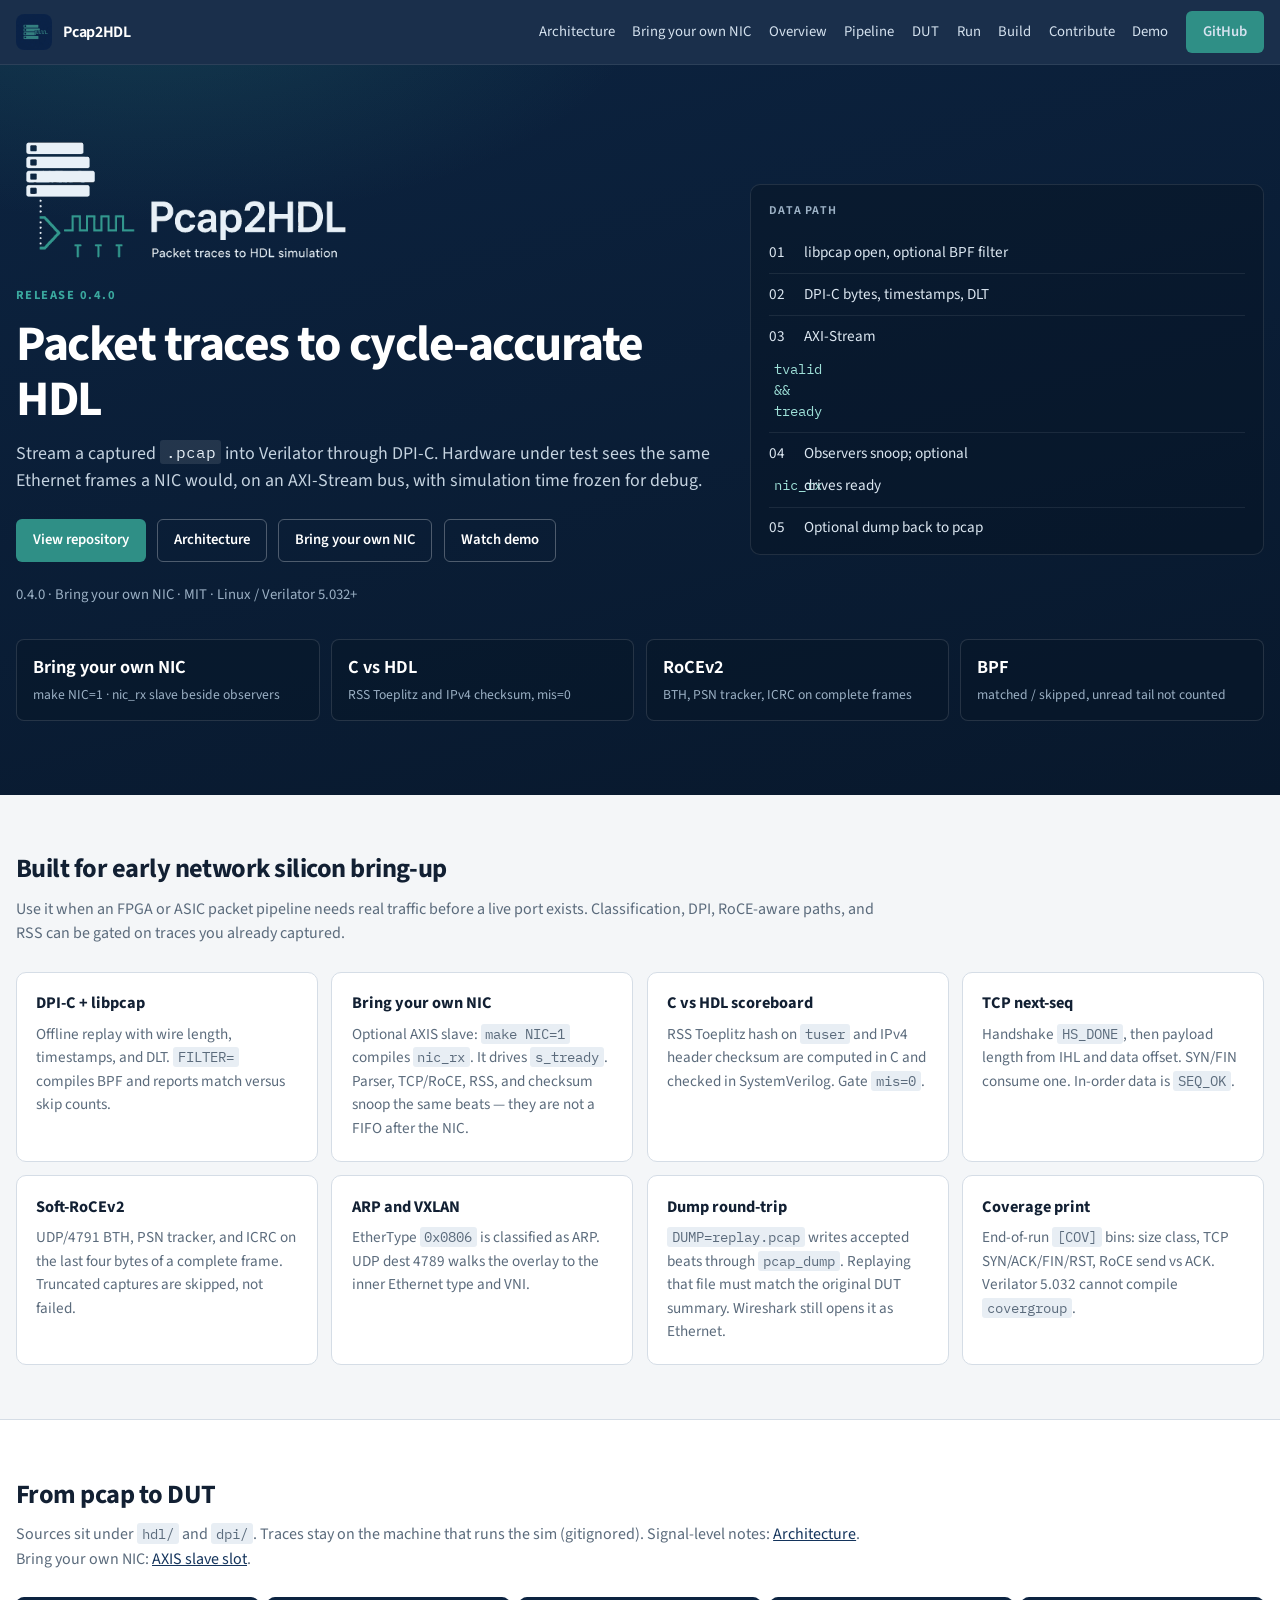
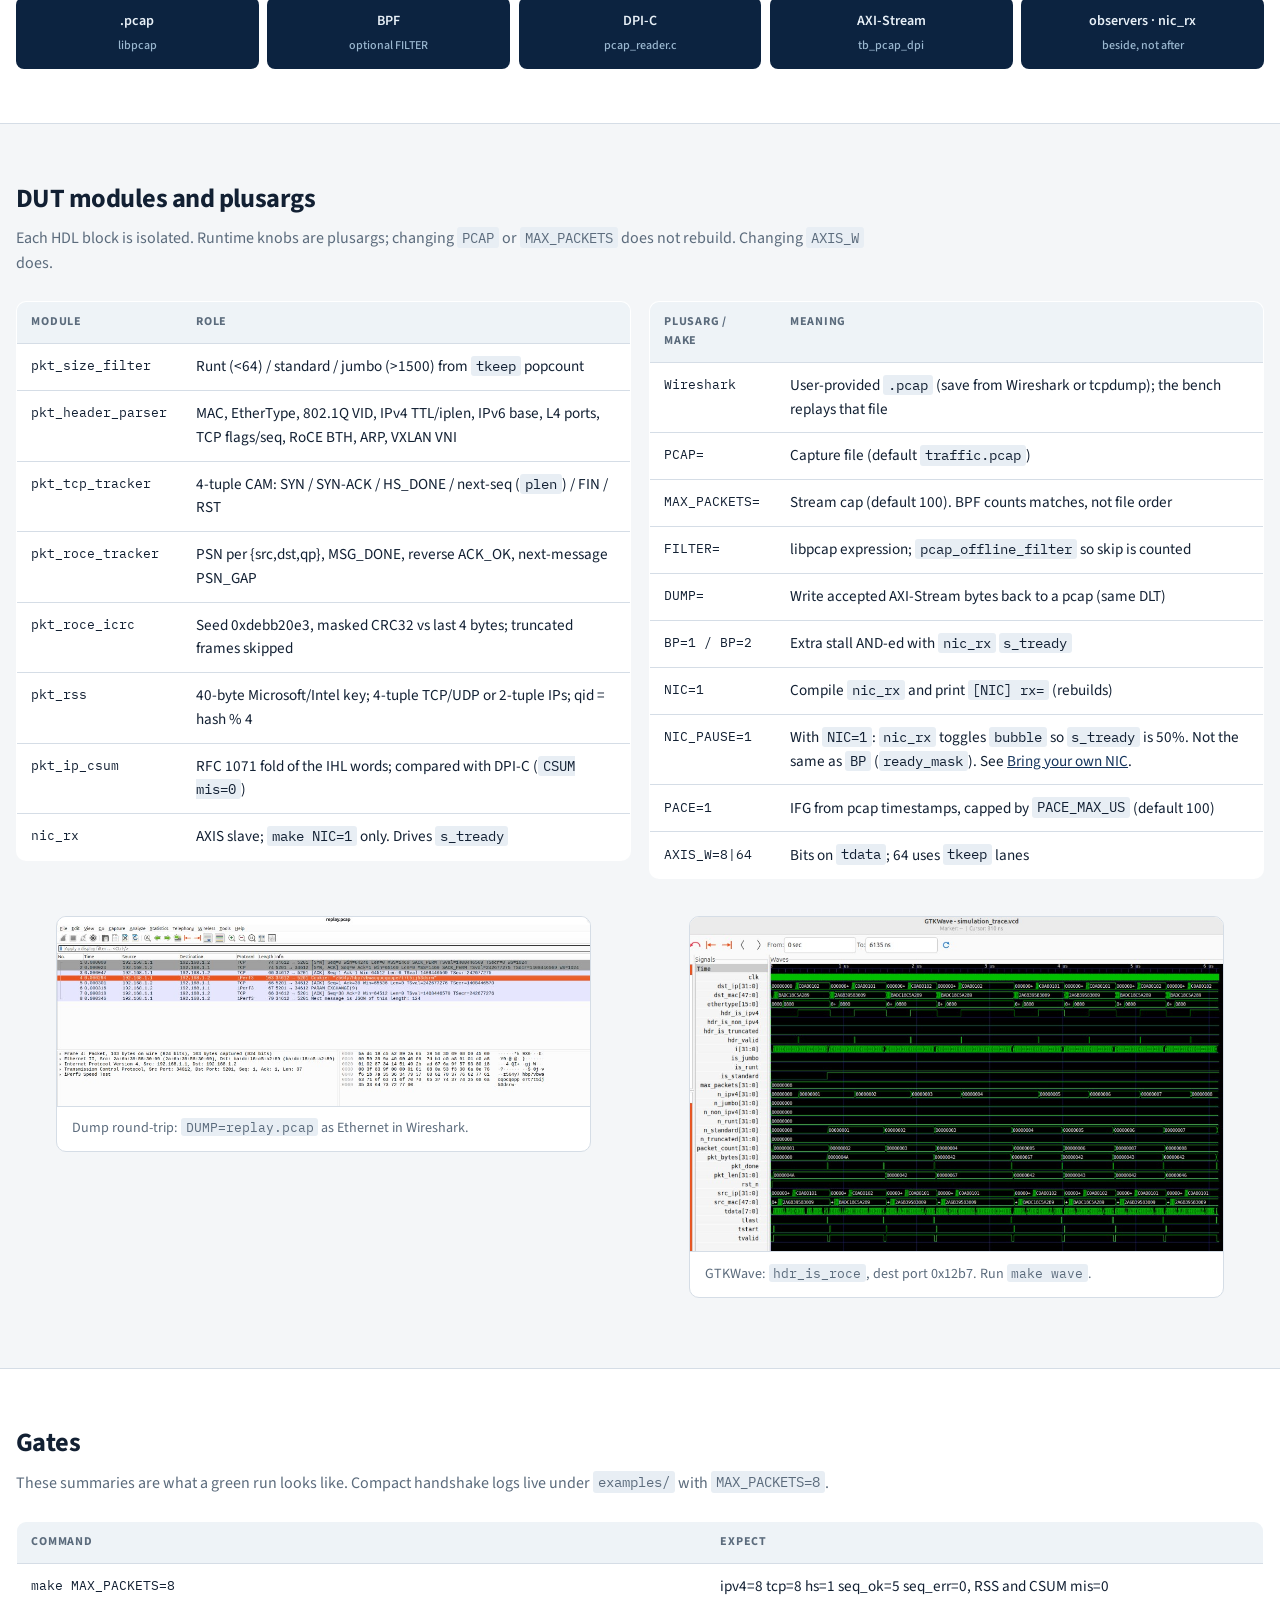
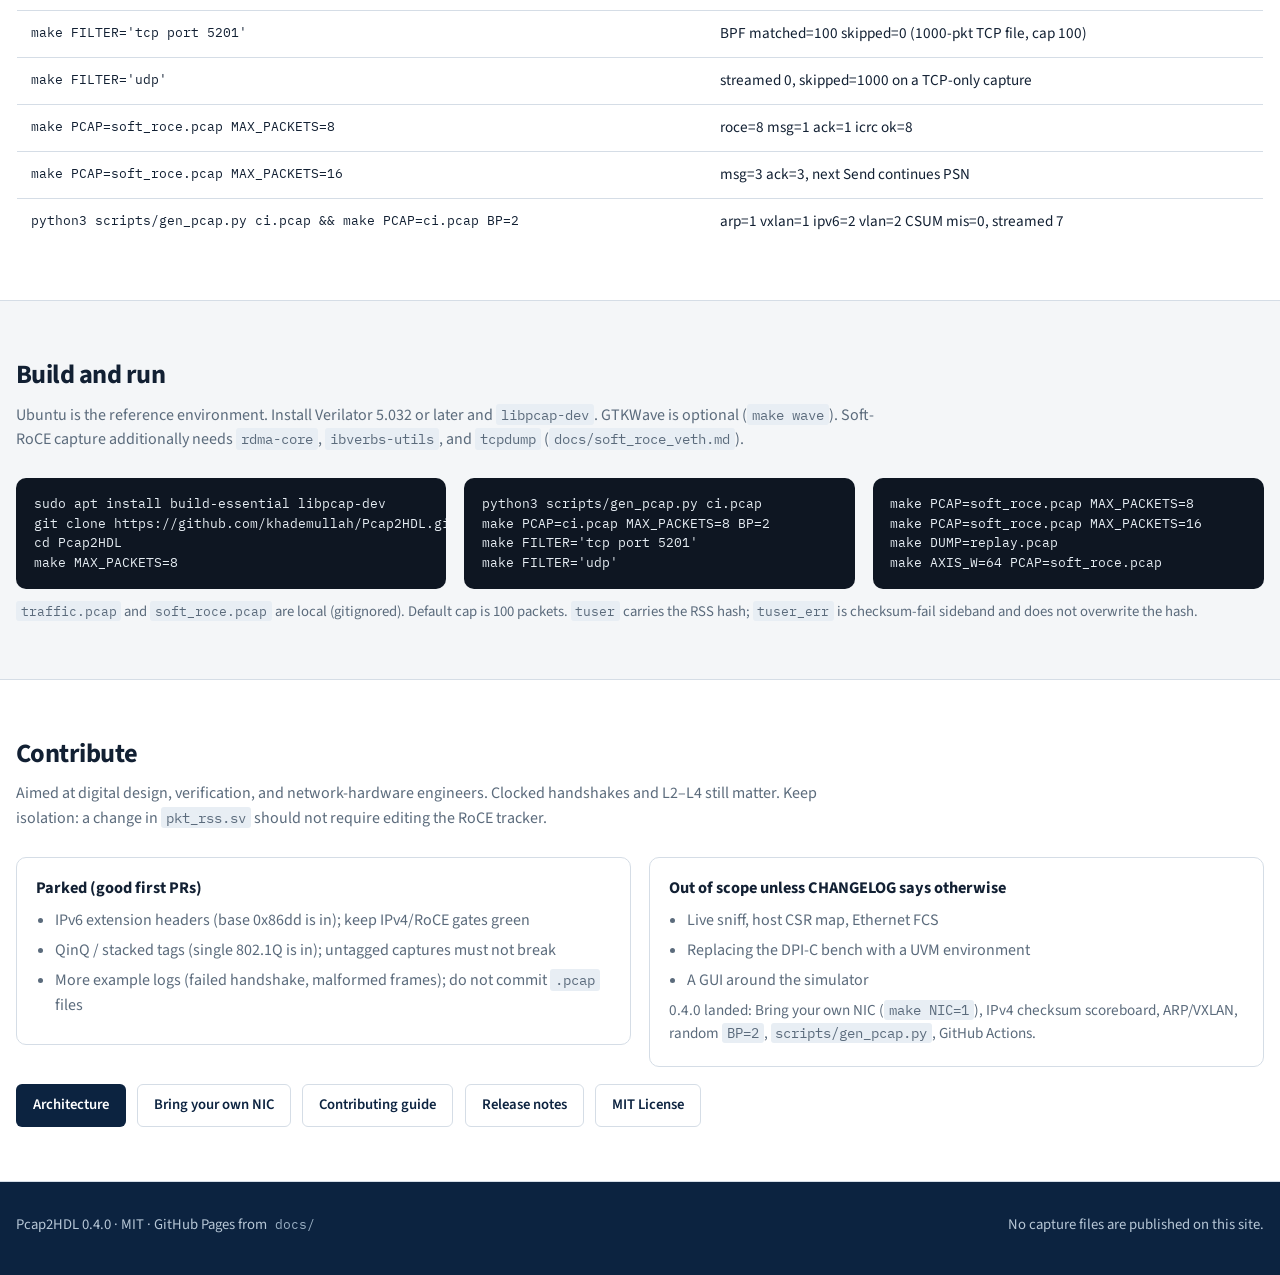
==== docs/index.html @ c539dea4 "Add VLAN support in IPv6" ====
<!DOCTYPE html>
<html lang="en">
<head>
  <meta charset="utf-8">
  <meta name="viewport" content="width=device-width, initial-scale=1">
  <title>Pcap2HDL — packet traces to HDL simulation</title>
  <meta name="description" content="Replay Ethernet pcaps into Verilator through DPI-C. 0.4.0: Bring your own NIC, C vs HDL checksum, ARP/VXLAN.">
  <link rel="icon" href="pcap2hdl-icon.png">
  <link rel="preconnect" href="https://fonts.googleapis.com">
  <link rel="preconnect" href="https://fonts.gstatic.com" crossorigin>
  <link href="https://fonts.googleapis.com/css2?family=IBM+Plex+Mono:wght@400;500&family=Source+Sans+3:wght@400;600;700&display=swap" rel="stylesheet">
  <link rel="stylesheet" href="site.css">
</head>
<body>
  <header class="top">
    <div class="wrap top-inner">
      <a class="brand" href="#top">
        <img src="pcap2hdl-icon.png" width="36" height="36" alt="">
        Pcap2HDL
      </a>
      <nav>
        <a href="architecture.html">Architecture</a>
        <a class="hide-sm" href="nic.html">Bring your own NIC</a>
        <a class="hide-sm" href="#overview">Overview</a>
        <a class="hide-sm" href="#pipeline">Pipeline</a>
        <a class="hide-sm" href="#dut">DUT</a>
        <a class="hide-sm" href="#run">Run</a>
        <a href="#build">Build</a>
        <a class="hide-sm" href="#contribute">Contribute</a>
        <a href="#demo">Demo</a>
        <a class="btn btn-solid" href="https://github.com/khademullah/Pcap2HDL">GitHub</a>
      </nav>
    </div>
  </header>

  <section class="hero" id="top">
    <div class="wrap">
    <div class="hero-grid">
      <div>
        <img class="hero-mark" src="pcap2hdl-logo-hero.png" alt="Pcap2HDL — Packet traces to HDL simulation">
        <p class="kicker">Release 0.4.0</p>
        <h1>Packet traces to cycle-accurate HDL</h1>
        <p class="lede">
          Stream a captured <code>.pcap</code>
          into Verilator through DPI-C. Hardware under test sees the same Ethernet frames a NIC would,
          on an AXI-Stream bus, with simulation time frozen for debug.
        </p>
        <div class="cta">
          <a class="btn btn-solid" href="https://github.com/khademullah/Pcap2HDL">View repository</a>
          <a class="btn btn-ghost" href="architecture.html">Architecture</a>
          <a class="btn btn-ghost" href="nic.html">Bring your own NIC</a>
          <a class="btn btn-ghost" href="#demo">Watch demo</a>
        </div>
        <p class="meta">0.4.0 · Bring your own NIC · MIT · Linux / Verilator 5.032+</p>
      </div>
      <aside class="hero-panel">
        <h2>Data path</h2>
        <ol class="flow">
          <li><span class="n">01</span> libpcap open, optional BPF filter</li>
          <li><span class="n">02</span> DPI-C bytes, timestamps, DLT</li>
          <li><span class="n">03</span> AXI-Stream <code>tvalid && tready</code></li>
          <li><span class="n">04</span> Observers snoop; optional <code>nic_rx</code> drives ready</li>
          <li><span class="n">05</span> Optional dump back to pcap</li>
        </ol>
      </aside>
    </div>
    <div class="stats">
      <div class="stat"><b>Bring your own NIC</b><span>make NIC=1 · nic_rx slave beside observers</span></div>
      <div class="stat"><b>C vs HDL</b><span>RSS Toeplitz and IPv4 checksum, mis=0</span></div>
      <div class="stat"><b>RoCEv2</b><span>BTH, PSN tracker, ICRC on complete frames</span></div>
      <div class="stat"><b>BPF</b><span>matched / skipped, unread tail not counted</span></div>
    </div>
    </div>
  </section>

  <section class="block" id="overview">
    <div class="wrap">
      <h2>Built for early network silicon bring-up</h2>
      <p class="sub">
        Use it when an FPGA or ASIC packet pipeline needs real traffic before a live port exists.
        Classification, DPI, RoCE-aware paths, and RSS can be gated on traces you already captured.
      </p>
      <div class="cards">
        <article class="card">
          <h3>DPI-C + libpcap</h3>
          <p>Offline replay with wire length, timestamps, and DLT. <code>FILTER=</code> compiles BPF and reports match versus skip counts.</p>
        </article>
        <article class="card">
          <h3>Bring your own NIC</h3>
          <p>Optional AXIS slave: <code>make NIC=1</code> compiles <code>nic_rx</code>. It drives <code>s_tready</code>. Parser, TCP/RoCE, RSS, and checksum snoop the same beats — they are not a FIFO after the NIC.</p>
        </article>
        <article class="card">
          <h3>C vs HDL scoreboard</h3>
          <p>RSS Toeplitz hash on <code>tuser</code> and IPv4 header checksum are computed in C and checked in SystemVerilog. Gate <code>mis=0</code>.</p>
        </article>
        <article class="card">
          <h3>TCP next-seq</h3>
          <p>Handshake <code>HS_DONE</code>, then payload length from IHL and data offset. SYN/FIN consume one. In-order data is <code>SEQ_OK</code>.</p>
        </article>
        <article class="card">
          <h3>Soft-RoCEv2</h3>
          <p>UDP/4791 BTH, PSN tracker, and ICRC on the last four bytes of a complete frame. Truncated captures are skipped, not failed.</p>
        </article>
        <article class="card">
          <h3>ARP and VXLAN</h3>
          <p>EtherType <code>0x0806</code> is classified as ARP. UDP dest 4789 walks the overlay to the inner Ethernet type and VNI.</p>
        </article>
        <article class="card">
          <h3>Dump round-trip</h3>
          <p><code>DUMP=replay.pcap</code> writes accepted beats through <code>pcap_dump</code>. Replaying that file must match the original DUT summary. Wireshark still opens it as Ethernet.</p>
        </article>
        <article class="card">
          <h3>Coverage print</h3>
          <p>End-of-run <code>[COV]</code> bins: size class, TCP SYN/ACK/FIN/RST, RoCE send vs ACK. Verilator 5.032 cannot compile <code>covergroup</code>.</p>
        </article>
      </div>
    </div>
  </section>

  <section class="block alt" id="pipeline">
    <div class="wrap">
      <h2>From pcap to DUT</h2>
      <p class="sub">
        Sources sit under <code>hdl/</code> and <code>dpi/</code>. Traces stay on the machine that runs the sim (gitignored).
        Signal-level notes: <a href="architecture.html">Architecture</a>.
        Bring your own NIC: <a href="nic.html">AXIS slave slot</a>.
      </p>
      <div class="pipe">
        <div>.pcap<small>libpcap</small></div>
        <div>BPF<small>optional FILTER</small></div>
        <div>DPI-C<small>pcap_reader.c</small></div>
        <div>AXI-Stream<small>tb_pcap_dpi</small></div>
        <div>observers · nic_rx<small>beside, not after</small></div>
      </div>
    </div>
  </section>

  <section class="block" id="dut">
    <div class="wrap">
      <h2>DUT modules and plusargs</h2>
      <p class="sub">Each HDL block is isolated. Runtime knobs are plusargs; changing <code>PCAP</code> or <code>MAX_PACKETS</code> does not rebuild. Changing <code>AXIS_W</code> does.</p>
      <div class="duo">
      <table>
        <thead>
          <tr><th>Module</th><th>Role</th></tr>
        </thead>
        <tbody>
          <tr><td>pkt_size_filter</td><td>Runt (&lt;64) / standard / jumbo (&gt;1500) from <code>tkeep</code> popcount</td></tr>
          <tr><td>pkt_header_parser</td><td>MAC, EtherType, 802.1Q VID, IPv4 TTL/iplen, IPv6 base, L4 ports, TCP flags/seq, RoCE BTH, ARP, VXLAN VNI</td></tr>
          <tr><td>pkt_tcp_tracker</td><td>4-tuple CAM: SYN / SYN-ACK / HS_DONE / next-seq (<code>plen</code>) / FIN / RST</td></tr>
          <tr><td>pkt_roce_tracker</td><td>PSN per {src,dst,qp}, MSG_DONE, reverse ACK_OK, next-message PSN_GAP</td></tr>
          <tr><td>pkt_roce_icrc</td><td>Seed 0xdebb20e3, masked CRC32 vs last 4 bytes; truncated frames skipped</td></tr>
          <tr><td>pkt_rss</td><td>40-byte Microsoft/Intel key; 4-tuple TCP/UDP or 2-tuple IPs; qid = hash % 4</td></tr>
          <tr><td>pkt_ip_csum</td><td>RFC 1071 fold of the IHL words; compared with DPI-C (<code>CSUM mis=0</code>)</td></tr>
          <tr><td>nic_rx</td><td>AXIS slave; <code>make NIC=1</code> only. Drives <code>s_tready</code></td></tr>
        </tbody>
      </table>
      <table>
        <thead>
          <tr><th>Plusarg / make</th><th>Meaning</th></tr>
        </thead>
        <tbody>
          <tr><td>Wireshark</td><td>User-provided <code>.pcap</code> (save from Wireshark or tcpdump); the bench replays that file</td></tr>
          <tr><td>PCAP=</td><td>Capture file (default <code>traffic.pcap</code>)</td></tr>
          <tr><td>MAX_PACKETS=</td><td>Stream cap (default 100). BPF counts matches, not file order</td></tr>
          <tr><td>FILTER=</td><td>libpcap expression; <code>pcap_offline_filter</code> so skip is counted</td></tr>
          <tr><td>DUMP=</td><td>Write accepted AXI-Stream bytes back to a pcap (same DLT)</td></tr>
          <tr><td>BP=1 / BP=2</td><td>Extra stall AND-ed with <code>nic_rx</code> <code>s_tready</code></td></tr>
          <tr><td>NIC=1</td><td>Compile <code>nic_rx</code> and print <code>[NIC] rx=</code> (rebuilds)</td></tr>
          <tr><td>NIC_PAUSE=1</td><td>With <code>NIC=1</code>: <code>nic_rx</code> toggles <code>bubble</code> so <code>s_tready</code> is 50%. Not the same as <code>BP</code> (<code>ready_mask</code>). See <a href="nic.html#pause">Bring your own NIC</a>.</td></tr>
          <tr><td>PACE=1</td><td>IFG from pcap timestamps, capped by <code>PACE_MAX_US</code> (default 100)</td></tr>
          <tr><td>AXIS_W=8|64</td><td>Bits on <code>tdata</code>; 64 uses <code>tkeep</code> lanes</td></tr>
        </tbody>
      </table>
      </div>
      <div class="duo gap">
        <figure class="media">
          <img src="wireshark_replay.png" alt="Wireshark showing eight Ethernet frames from a dump round-trip">
          <figcaption class="cap">Dump round-trip: <code>DUMP=replay.pcap</code> as Ethernet in Wireshark.</figcaption>
        </figure>
        <figure class="media">
          <img src="gtkwave_8pkt.jpg" alt="GTKWave showing RoCE header signals">
          <figcaption class="cap">GTKWave: <code>hdr_is_roce</code>, dest port 0x12b7. Run <code>make wave</code>.</figcaption>
        </figure>
      </div>
    </div>
  </section>

  <section class="block alt" id="run">
    <div class="wrap">
      <h2>Gates</h2>
      <p class="sub">These summaries are what a green run looks like. Compact handshake logs live under <code>examples/</code> with <code>MAX_PACKETS=8</code>.</p>
      <table>
        <thead>
          <tr><th>Command</th><th>Expect</th></tr>
        </thead>
        <tbody>
          <tr><td>make MAX_PACKETS=8</td><td>ipv4=8 tcp=8 hs=1 seq_ok=5 seq_err=0, RSS and CSUM mis=0</td></tr>
          <tr><td>make FILTER='tcp port 5201'</td><td>BPF matched=100 skipped=0 (1000-pkt TCP file, cap 100)</td></tr>
          <tr><td>make FILTER='udp'</td><td>streamed 0, skipped=1000 on a TCP-only capture</td></tr>
          <tr><td>make PCAP=soft_roce.pcap MAX_PACKETS=8</td><td>roce=8 msg=1 ack=1 icrc ok=8</td></tr>
          <tr><td>make PCAP=soft_roce.pcap MAX_PACKETS=16</td><td>msg=3 ack=3, next Send continues PSN</td></tr>
          <tr><td>python3 scripts/gen_pcap.py ci.pcap && make PCAP=ci.pcap BP=2</td><td>arp=1 vxlan=1 ipv6=2 vlan=2 CSUM mis=0, streamed 7</td></tr>
        </tbody>
      </table>
    </div>
  </section>

  <section class="block" id="build">
    <div class="wrap">
      <h2>Build and run</h2>
      <p class="sub">Ubuntu is the reference environment. Install Verilator 5.032 or later and <code>libpcap-dev</code>. GTKWave is optional (<code>make wave</code>). Soft-RoCE capture additionally needs <code>rdma-core</code>, <code>ibverbs-utils</code>, and <code>tcpdump</code> (<code>docs/soft_roce_veth.md</code>).</p>
      <div class="split3">
        <pre>sudo apt install build-essential libpcap-dev
git clone https://github.com/khademullah/Pcap2HDL.git
cd Pcap2HDL
make MAX_PACKETS=8</pre>
        <pre>python3 scripts/gen_pcap.py ci.pcap
make PCAP=ci.pcap MAX_PACKETS=8 BP=2
make FILTER='tcp port 5201'
make FILTER='udp'</pre>
        <pre>make PCAP=soft_roce.pcap MAX_PACKETS=8
make PCAP=soft_roce.pcap MAX_PACKETS=16
make DUMP=replay.pcap
make AXIS_W=64 PCAP=soft_roce.pcap</pre>
      </div>
      <p class="note">
        <code>traffic.pcap</code> and <code>soft_roce.pcap</code> are local (gitignored). Default cap is 100 packets.
        <code>tuser</code> carries the RSS hash; <code>tuser_err</code> is checksum-fail sideband and does not overwrite the hash.
      </p>
    </div>
  </section>

  <section class="block alt" id="contribute">
    <div class="wrap">
      <h2>Contribute</h2>
      <p class="sub">
        Aimed at digital design, verification, and network-hardware engineers. Clocked handshakes and L2–L4 still matter.
        Keep isolation: a change in <code>pkt_rss.sv</code> should not require editing the RoCE tracker.
      </p>
      <div class="duo">
        <article class="card">
          <h3>Parked (good first PRs)</h3>
          <ul class="list">
            <li>IPv6 extension headers (base 0x86dd is in); keep IPv4/RoCE gates green</li>
            <li>QinQ / stacked tags (single 802.1Q is in); untagged captures must not break</li>
            <li>More example logs (failed handshake, malformed frames); do not commit <code>.pcap</code> files</li>
          </ul>
        </article>
        <article class="card">
          <h3>Out of scope unless CHANGELOG says otherwise</h3>
          <ul class="list">
            <li>Live sniff, host CSR map, Ethernet FCS</li>
            <li>Replacing the DPI-C bench with a UVM environment</li>
            <li>A GUI around the simulator</li>
          </ul>
          <p class="note">0.4.0 landed: Bring your own NIC (<code>make NIC=1</code>), IPv4 checksum scoreboard, ARP/VXLAN, random <code>BP=2</code>, <code>scripts/gen_pcap.py</code>, GitHub Actions.</p>
        </article>
      </div>
      <div class="cta gap">
        <a class="btn btn-navy" href="architecture.html">Architecture</a>
        <a class="btn btn-line" href="nic.html">Bring your own NIC</a>
        <a class="btn btn-line" href="https://github.com/khademullah/Pcap2HDL/blob/main/CONTRIBUTING.md">Contributing guide</a>
        <a class="btn btn-line" href="https://github.com/khademullah/Pcap2HDL/blob/main/CHANGELOG.md">Release notes</a>
        <a class="btn btn-line" href="https://github.com/khademullah/Pcap2HDL/blob/main/LICENSE">MIT License</a>
      </div>
    </div>
  </section>

  <section class="block" id="demo" hidden>
    <div class="wrap">
      <h2>Demo</h2>
      <p class="sub">
        Two-minute walkthrough of the site and live <code>make</code> logs
        (<code>traffic.pcap</code>, <code>ci.pcap</code>, Soft-RoCEv2, BPF).
        File: <a href="pcap2hdl-demo.mp4">pcap2hdl-demo.mp4</a>
        (16:9 for this page). LinkedIn cut:
        <a href="pcap2hdl-demo-9x16.mp4">9:16</a>.
      </p>
      <figure class="media demo-reel">
        <video id="demo-video" controls preload="none" poster="pcap2hdl-demo.jpg" width="1920" height="1080">
          <source data-src="pcap2hdl-demo.mp4" type="video/mp4">
          <a href="pcap2hdl-demo.mp4">Download the demo video</a>
        </video>
        <figcaption class="cap">1920×1080, about 1:54, 16:9.</figcaption>
      </figure>
    </div>
  </section>

  <footer class="foot">
    <div class="wrap foot-inner">
      <span>Pcap2HDL 0.4.0 · MIT · GitHub Pages from <code>docs/</code></span>
      <span>No capture files are published on this site.</span>
    </div>
  </footer>
  <script>
    (function () {
      var section = document.getElementById("demo");
      var video = document.getElementById("demo-video");
      var source = video && video.querySelector("source");

      function showDemo() {
        if (!section) return;
        section.hidden = false;
        if (source && !source.getAttribute("src") && source.dataset.src) {
          source.setAttribute("src", source.dataset.src);
          video.load();
        }
      }

      document.querySelectorAll('a[href="#demo"]').forEach(function (link) {
        link.addEventListener("click", function (event) {
          event.preventDefault();
          showDemo();
          if (history.replaceState) history.replaceState(null, "", "#demo");
          section.scrollIntoView({ behavior: "smooth", block: "start" });
        });
      });

      if (location.hash === "#demo") showDemo();
    })();
  </script>
</body>
</html>
---- docs/site.css ----
:root {
  --navy: #0c2340;
  --navy-2: #14345c;
  --teal: #2f8f86;
  --teal-2: #3aa89e;
  --ink: #122033;
  --muted: #5b6b7c;
  --line: #d5dde6;
  --paper: #f4f6f8;
  --card: #ffffff;
  --code: #0e1622;
}

* { box-sizing: border-box; }
html { scroll-behavior: smooth; }
body {
  margin: 0;
  color: var(--ink);
  background: var(--paper);
  font: 16px/1.55 "Source Sans 3", "Segoe UI", Helvetica, Arial, sans-serif;
}

a { color: var(--navy-2); }
code, pre { font-family: "IBM Plex Mono", ui-monospace, Menlo, Consolas, monospace; }
code {
  font-size: 0.9em;
  background: #e8eef4;
  padding: 0.08em 0.35em;
  border-radius: 3px;
}

.wrap {
  width: min(1360px, calc(100% - 2rem));
  margin-inline: auto;
}

.top {
  position: sticky;
  top: 0;
  z-index: 20;
  background: rgba(12, 35, 64, 0.94);
  backdrop-filter: blur(10px);
  border-bottom: 1px solid rgba(255,255,255,0.08);
}
.top-inner {
  display: flex;
  align-items: center;
  justify-content: space-between;
  gap: 1rem;
  min-height: 64px;
}
.brand {
  display: flex;
  align-items: center;
  gap: 0.7rem;
  color: #fff;
  text-decoration: none;
  font-weight: 650;
  letter-spacing: -0.02em;
}
.brand img {
  width: 36px;
  height: 36px;
  border-radius: 8px;
}
.top nav {
  display: flex;
  flex-wrap: wrap;
  gap: 0.35rem 1.1rem;
  align-items: center;
}
.top nav a {
  color: #d5e2ef;
  text-decoration: none;
  font-size: 0.92rem;
}
.top nav a:hover { color: #fff; }
.btn {
  display: inline-flex;
  align-items: center;
  justify-content: center;
  padding: 0.55rem 1rem;
  border-radius: 6px;
  text-decoration: none;
  font-weight: 600;
  font-size: 0.92rem;
  border: 1px solid transparent;
}
.btn-solid {
  background: var(--teal);
  color: #fff;
}
.btn-solid:hover { background: var(--teal-2); color: #fff; }
.btn-ghost {
  color: #fff;
  border-color: rgba(255,255,255,0.28);
}
.btn-ghost:hover { background: rgba(255,255,255,0.08); color: #fff; }
.btn-line {
  color: var(--navy);
  border: 1px solid var(--line);
  background: #fff;
}
.btn-navy {
  background: var(--navy);
  color: #fff;
}
.btn-navy:hover { color: #fff; filter: brightness(1.08); }

.hero {
  background:
    radial-gradient(900px 420px at 12% -10%, rgba(47, 143, 134, 0.22), transparent 55%),
    linear-gradient(165deg, var(--navy) 0%, #08182c 100%);
  color: #fff;
  padding: 4.2rem 0 4.6rem;
}
.hero-grid {
  display: grid;
  grid-template-columns: 1.15fr 0.85fr;
  gap: 2.4rem;
  align-items: center;
}
.kicker {
  color: var(--teal-2);
  font-size: 0.78rem;
  font-weight: 700;
  letter-spacing: 0.12em;
  text-transform: uppercase;
  margin: 0 0 0.7rem;
}
.hero h1 {
  margin: 0 0 0.75rem;
  font-size: clamp(2rem, 4vw, 3.1rem);
  line-height: 1.12;
  letter-spacing: -0.03em;
  font-weight: 700;
}
.hero p.lede {
  margin: 0 0 1.5rem;
  color: #c5d3e0;
  font-size: 1.12rem;
  max-width: 46rem;
}
.cta { display: flex; flex-wrap: wrap; gap: 0.7rem; }
.meta {
  margin: 1.4rem 0 0;
  color: #9bb0c4;
  font-size: 0.92rem;
}
.hero-mark {
  display: block;
  width: min(340px, 100%);
  height: auto;
  margin: 0 0 1.15rem;
}
.hero-panel {
  background: rgba(8, 20, 36, 0.45);
  border: 1px solid rgba(255,255,255,0.1);
  border-radius: 10px;
  padding: 1.1rem 1.15rem 0.35rem;
}
.hero-panel h2 {
  margin: 0 0 0.7rem;
  font-size: 0.75rem;
  letter-spacing: 0.1em;
  text-transform: uppercase;
  color: #9bb0c4;
  font-weight: 650;
}
.flow {
  list-style: none;
  margin: 0;
  padding: 0;
}
.flow li {
  display: grid;
  grid-template-columns: 1.6rem 1fr;
  gap: 0.55rem;
  padding: 0.55rem 0;
  border-top: 1px solid rgba(255,255,255,0.08);
  color: #dce7f1;
  font-size: 0.95rem;
}
.flow li:first-child { border-top: 0; }
.hero code {
  background: rgba(255,255,255,0.1);
  color: #e8f0f7;
}
.hero-panel code {
  background: transparent;
  color: #9ee0d8;
}

section.block { padding: 3.4rem 0; }
section.block h2 {
  margin: 0 0 0.4rem;
  font-size: 1.65rem;
  letter-spacing: -0.02em;
}
.sub {
  margin: 0 0 1.6rem;
  color: var(--muted);
  max-width: 54rem;
}

.stats {
  display: grid;
  grid-template-columns: repeat(4, 1fr);
  gap: 0.7rem;
  margin-top: 2rem;
}
.stat {
  border: 1px solid rgba(255,255,255,0.12);
  border-radius: 8px;
  padding: 0.85rem 1rem;
  background: rgba(8, 20, 36, 0.35);
}
.stat b {
  display: block;
  font-size: 1.15rem;
  color: #fff;
  font-weight: 650;
}
.stat span { color: #9bb0c4; font-size: 0.85rem; }

.cards {
  display: grid;
  grid-template-columns: repeat(4, 1fr);
  gap: 0.85rem;
}
.card {
  background: var(--card);
  border: 1px solid var(--line);
  border-radius: 10px;
  padding: 1.15rem 1.2rem 1.25rem;
}
.card h3 {
  margin: 0 0 0.4rem;
  font-size: 1.02rem;
}
.card p { margin: 0; color: var(--muted); font-size: 0.95rem; }

.alt { background: #fff; border-block: 1px solid var(--line); }

.pipe {
  display: grid;
  grid-template-columns: repeat(5, 1fr);
  gap: 0.55rem;
  margin-top: 0.4rem;
}
.pipe div {
  background: var(--navy);
  color: #e8f0f7;
  border-radius: 8px;
  padding: 0.85rem 0.75rem;
  font-size: 0.88rem;
  text-align: center;
  font-weight: 600;
}
.pipe div small {
  display: block;
  margin-top: 0.25rem;
  font-weight: 500;
  color: #9bb8d0;
  font-size: 0.75rem;
}

table {
  width: 100%;
  border-collapse: collapse;
  background: var(--card);
  border: 1px solid var(--line);
  border-radius: 10px;
  overflow: hidden;
  font-size: 0.95rem;
}
th, td {
  text-align: left;
  padding: 0.7rem 0.9rem;
  border-bottom: 1px solid var(--line);
  vertical-align: top;
}
th {
  background: #eef3f7;
  font-size: 0.75rem;
  letter-spacing: 0.06em;
  text-transform: uppercase;
  color: var(--muted);
}
tr:last-child td { border-bottom: 0; }
td:first-child { white-space: nowrap; font-family: "IBM Plex Mono", ui-monospace, Menlo, monospace; font-size: 0.84rem; }

.split {
  display: grid;
  grid-template-columns: 1fr 1fr;
  gap: 1.2rem;
  align-items: start;
}
pre {
  margin: 0;
  padding: 1rem 1.1rem;
  overflow-x: auto;
  background: var(--code);
  color: #e6edf3;
  font-size: 0.82rem;
  line-height: 1.5;
  border-radius: 10px;
}
pre.mermaid {
  background: transparent;
  color: inherit;
  padding: 0.5rem 0;
  overflow: visible;
  font-size: 1rem;
}
.note { color: var(--muted); font-size: 0.92rem; margin: 0.8rem 0 0; }

.media {
  margin-top: 1.2rem;
  border: 1px solid var(--line);
  border-radius: 10px;
  overflow: hidden;
  background: #fff;
}
.media img,
.media video { display: block; width: 100%; height: auto; }
.demo-reel {
  max-width: 960px;
  margin-inline: auto;
  background: #0c2340;
}
.demo-reel video { background: #08182c; aspect-ratio: 16 / 9; }
#demo[hidden] { display: none !important; }
.cap {
  padding: 0.7rem 0.95rem;
  color: var(--muted);
  font-size: 0.88rem;
  border-top: 1px solid var(--line);
}

.foot {
  background: var(--navy);
  color: #b7c7d6;
  padding: 2rem 0 2.4rem;
  font-size: 0.92rem;
}
.foot code {
  background: transparent;
  color: #9bb0c4;
}
.foot-inner {
  display: flex;
  justify-content: space-between;
  gap: 1rem;
  flex-wrap: wrap;
}

.split3 {
  display: grid;
  grid-template-columns: 1.1fr 1fr 1fr;
  gap: 1.1rem;
  align-items: start;
}
.duo {
  display: grid;
  grid-template-columns: 1fr 1fr;
  gap: 1.1rem;
  align-items: start;
}
.gap { margin-top: 1.1rem; }
.list {
  margin: 0;
  padding-left: 1.15rem;
  color: var(--muted);
}
.list li { margin: 0.35rem 0; }
.card.span2 { grid-column: span 2; }

.nav-current { color: #fff !important; font-weight: 650; }
.page-hero {
  background:
    radial-gradient(700px 280px at 8% -20%, rgba(47, 143, 134, 0.2), transparent 55%),
    linear-gradient(165deg, var(--navy) 0%, #08182c 100%);
  color: #fff;
  padding: 2.6rem 0 2.8rem;
}
.page-hero h1 {
  margin: 0 0 0.7rem;
  font-size: clamp(1.7rem, 3.2vw, 2.35rem);
  letter-spacing: -0.03em;
}
.page-hero .lede {
  margin: 0;
  color: #d5e6ee;
  font-size: 1.08rem;
  max-width: 46rem;
  line-height: 1.55;
}
.page-hero .lede + .lede {
  margin-top: 1rem;
}
.crumb {
  margin: 0 0 0.85rem;
  font-size: 0.88rem;
  color: #9bb0c4;
}
.crumb a { color: #9ee0d8; text-decoration: none; }
.crumb a:hover { text-decoration: underline; }

.doc-layout {
  display: grid;
  grid-template-columns: 12.5rem minmax(0, 1fr);
  gap: 2.4rem;
  padding: 2.4rem 0 3.6rem;
  align-items: start;
}
.doc-toc {
  position: sticky;
  top: 80px;
  padding: 0.4rem 0;
}
.doc-toc p {
  margin: 0 0 0.55rem;
  font-size: 0.72rem;
  letter-spacing: 0.08em;
  text-transform: uppercase;
  color: var(--muted);
  font-weight: 700;
}
.doc-toc a {
  display: block;
  padding: 0.28rem 0;
  color: var(--navy-2);
  text-decoration: none;
  font-size: 0.9rem;
}
.doc-toc a:hover { color: var(--teal); }
.doc h2 {
  margin: 0 0 0.55rem;
  font-size: 1.45rem;
  letter-spacing: -0.02em;
}
.doc-h3 {
  margin: 1.15rem 0 0.45rem;
  font-size: 1.05rem;
}
.flow-chart {
  margin: 0 0 1.4rem;
  padding: 1.15rem 1rem 0.5rem;
  background: #fff;
  border: 1px solid var(--line);
  border-radius: 10px;
}
.flow-svg {
  display: block;
  width: 100%;
  height: auto;
}
.flow-chart figcaption {
  margin: 0.4rem 0 0.7rem;
  padding-top: 0.75rem;
  border-top: 1px solid var(--line);
  color: var(--muted);
  font-size: 0.88rem;
}
.flow-node {
  max-width: 36rem;
  margin-inline: auto;
  background: #fff;
  color: var(--ink);
  border: 1.5px solid var(--navy);
  border-radius: 8px;
  padding: 0.75rem 1rem;
  text-align: center;
}
.flow-node strong { display: block; font-size: 0.98rem; }
.flow-node small {
  display: block;
  margin-top: 0.28rem;
  color: var(--muted);
  font-size: 0.82rem;
  font-weight: 500;
}
.flow-node.flow-bus {
  max-width: none;
  background: #eef6f5;
  border-color: var(--teal);
}
.flow-node.sm {
  max-width: none;
  margin: 0;
  padding: 0.65rem 0.55rem;
}
.flow-node.sm strong {
  font-family: "IBM Plex Mono", ui-monospace, Menlo, Consolas, monospace;
  font-size: 0.82rem;
}
.flow-edge {
  position: relative;
  margin: 0.15rem 0 0.2rem;
  padding: 2.35rem 0.5rem 0.35rem;
  text-align: center;
  color: var(--ink);
  font-size: 0.88rem;
  font-family: "IBM Plex Mono", ui-monospace, Menlo, Consolas, monospace;
  line-height: 1.4;
}
.flow-edge::before {
  content: "";
  position: absolute;
  top: 0.15rem;
  left: 50%;
  width: 4px;
  height: 1.35rem;
  background: var(--teal);
  transform: translateX(-50%);
  border-radius: 2px;
}
.flow-edge::after {
  content: "";
  position: absolute;
  top: 1.35rem;
  left: 50%;
  width: 0;
  height: 0;
  border-left: 11px solid transparent;
  border-right: 11px solid transparent;
  border-top: 16px solid var(--teal);
  transform: translateX(-50%);
}
.flow-fan {
  display: grid;
  gap: 0.5rem;
  margin-top: 0.15rem;
}
.flow-fan.four { grid-template-columns: repeat(4, 1fr); }
.flow-fan.three { grid-template-columns: repeat(3, 1fr); }
.doc section { margin-bottom: 2.4rem; }
.doc p { margin: 0 0 0.9rem; color: var(--ink); }
.doc pre { margin: 0 0 1rem; }
.doc .sub { margin-bottom: 1.1rem; }

.arch {
  margin: 0;
  padding: 1.15rem 1.2rem 0.4rem;
  background: #fff;
  border: 1px solid var(--line);
  border-radius: 10px;
}
.arch-k {
  display: block;
  font-size: 0.72rem;
  font-weight: 700;
  letter-spacing: 0.1em;
  text-transform: uppercase;
  color: var(--teal);
  margin-bottom: 0.35rem;
}
.arch-box {
  background: var(--navy);
  color: #e8f0f7;
  border-radius: 8px;
  padding: 0.7rem 0.9rem;
  font-weight: 650;
  font-size: 0.95rem;
}
.arch-stage p {
  margin: 0.45rem 0 0;
  color: var(--muted);
  font-size: 0.9rem;
}
.arch-arrow {
  margin: 0.65rem 0;
  color: var(--muted);
  font-size: 0.82rem;
  font-family: "IBM Plex Mono", ui-monospace, Menlo, Consolas, monospace;
}
.arch-bus {
  background: #0e1c30;
  color: #9ee0d8;
  border-radius: 8px;
  padding: 0.75rem 0.9rem;
  font-family: "IBM Plex Mono", ui-monospace, Menlo, Consolas, monospace;
  font-size: 0.82rem;
  line-height: 1.45;
}
.arch-bus span {
  display: block;
  margin-top: 0.3rem;
  color: #9bb0c4;
  font-size: 0.75rem;
}
.arch-grid {
  display: grid;
  grid-template-columns: repeat(4, 1fr);
  gap: 0.55rem;
  margin-top: 0.85rem;
}
.arch-grid.three { grid-template-columns: repeat(3, 1fr); }
.arch-mod {
  border: 1px solid var(--line);
  border-radius: 8px;
  padding: 0.75rem 0.8rem;
  background: var(--paper);
}
.arch-mod h3 {
  margin: 0 0 0.3rem;
  font-size: 0.88rem;
  font-family: "IBM Plex Mono", ui-monospace, Menlo, Consolas, monospace;
  font-weight: 650;
}
.arch-mod p { margin: 0; font-size: 0.82rem; color: var(--muted); }
.arch figcaption {
  margin: 1rem 0 0.7rem;
  padding-top: 0.75rem;
  border-top: 1px solid var(--line);
  color: var(--muted);
  font-size: 0.88rem;
}

.steps {
  margin: 0 0 0.9rem;
  padding-left: 1.2rem;
  color: var(--ink);
}
.steps li { margin: 0.45rem 0; }
.foot a { color: #9ee0d8; text-decoration: none; }
.foot a:hover { text-decoration: underline; }

@media (max-width: 1100px) {
  .cards { grid-template-columns: repeat(2, 1fr); }
  .stats, .split3 { grid-template-columns: 1fr 1fr; }
  .arch-grid { grid-template-columns: repeat(2, 1fr); }
  .arch-grid.three { grid-template-columns: 1fr 1fr; }
  .flow-fan.four { grid-template-columns: 1fr 1fr; }
}
@media (max-width: 860px) {
  .hero-grid, .cards, .pipe, .split, .split3, .duo, .stats { grid-template-columns: 1fr; }
  .pipe { gap: 0.4rem; }
  .top nav .hide-sm { display: none; }
  .card.span2 { grid-column: span 1; }
  .doc-layout { grid-template-columns: 1fr; }
  .doc-toc { position: static; display: flex; flex-wrap: wrap; gap: 0.35rem 1rem; }
  .arch-grid, .arch-grid.three, .flow-fan.four, .flow-fan.three { grid-template-columns: 1fr; }
}
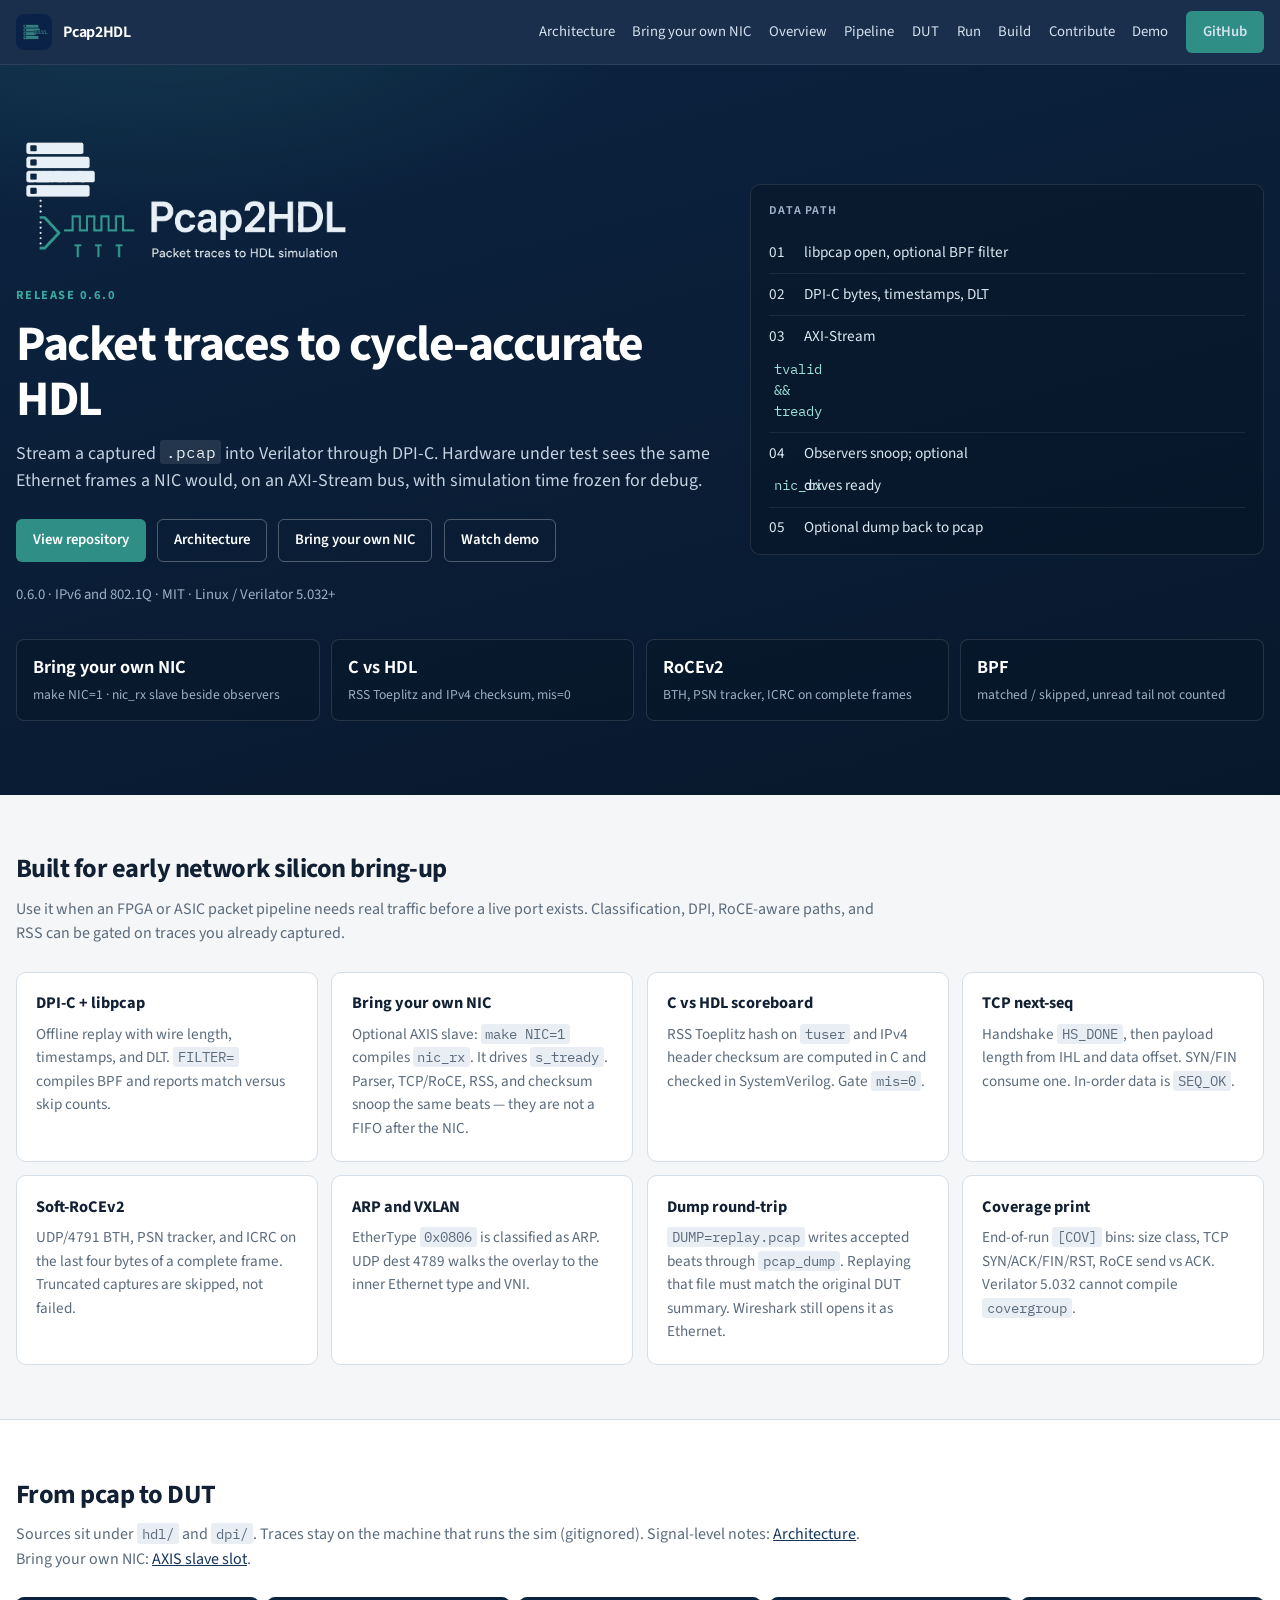
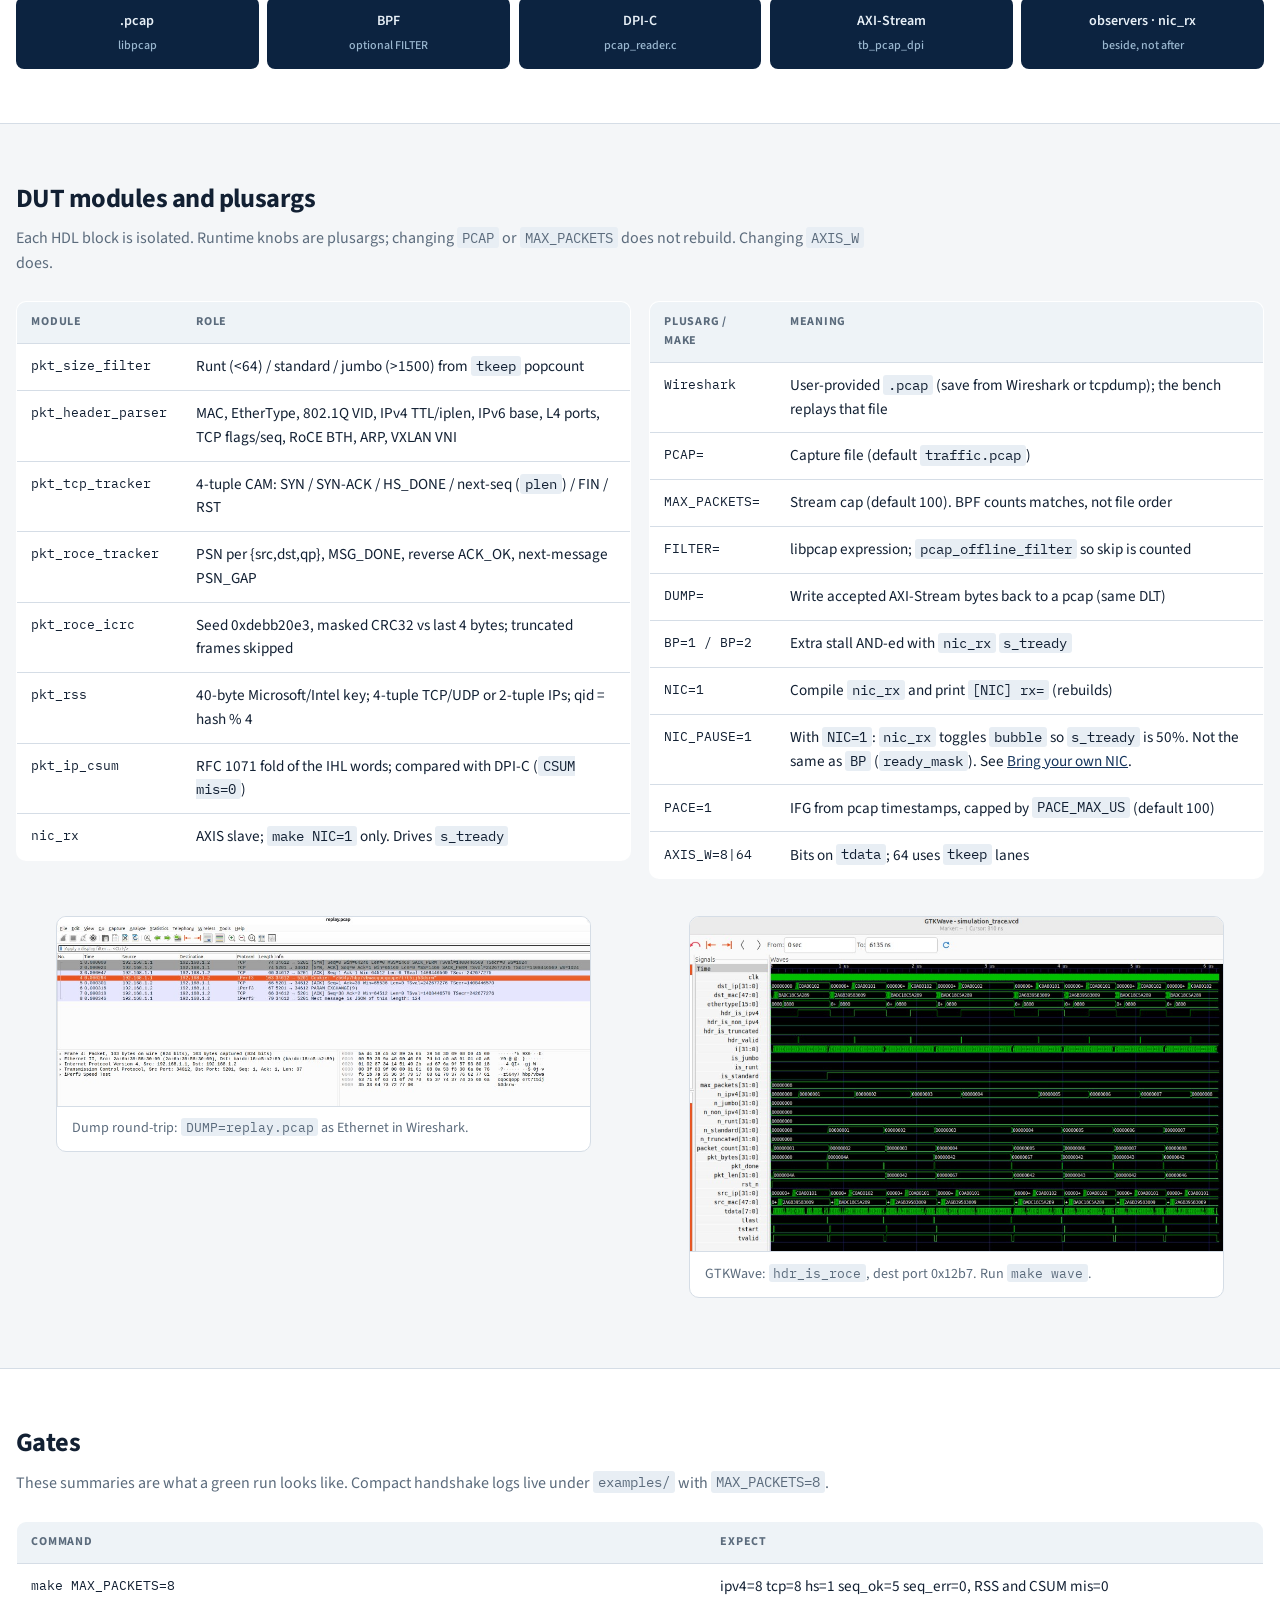
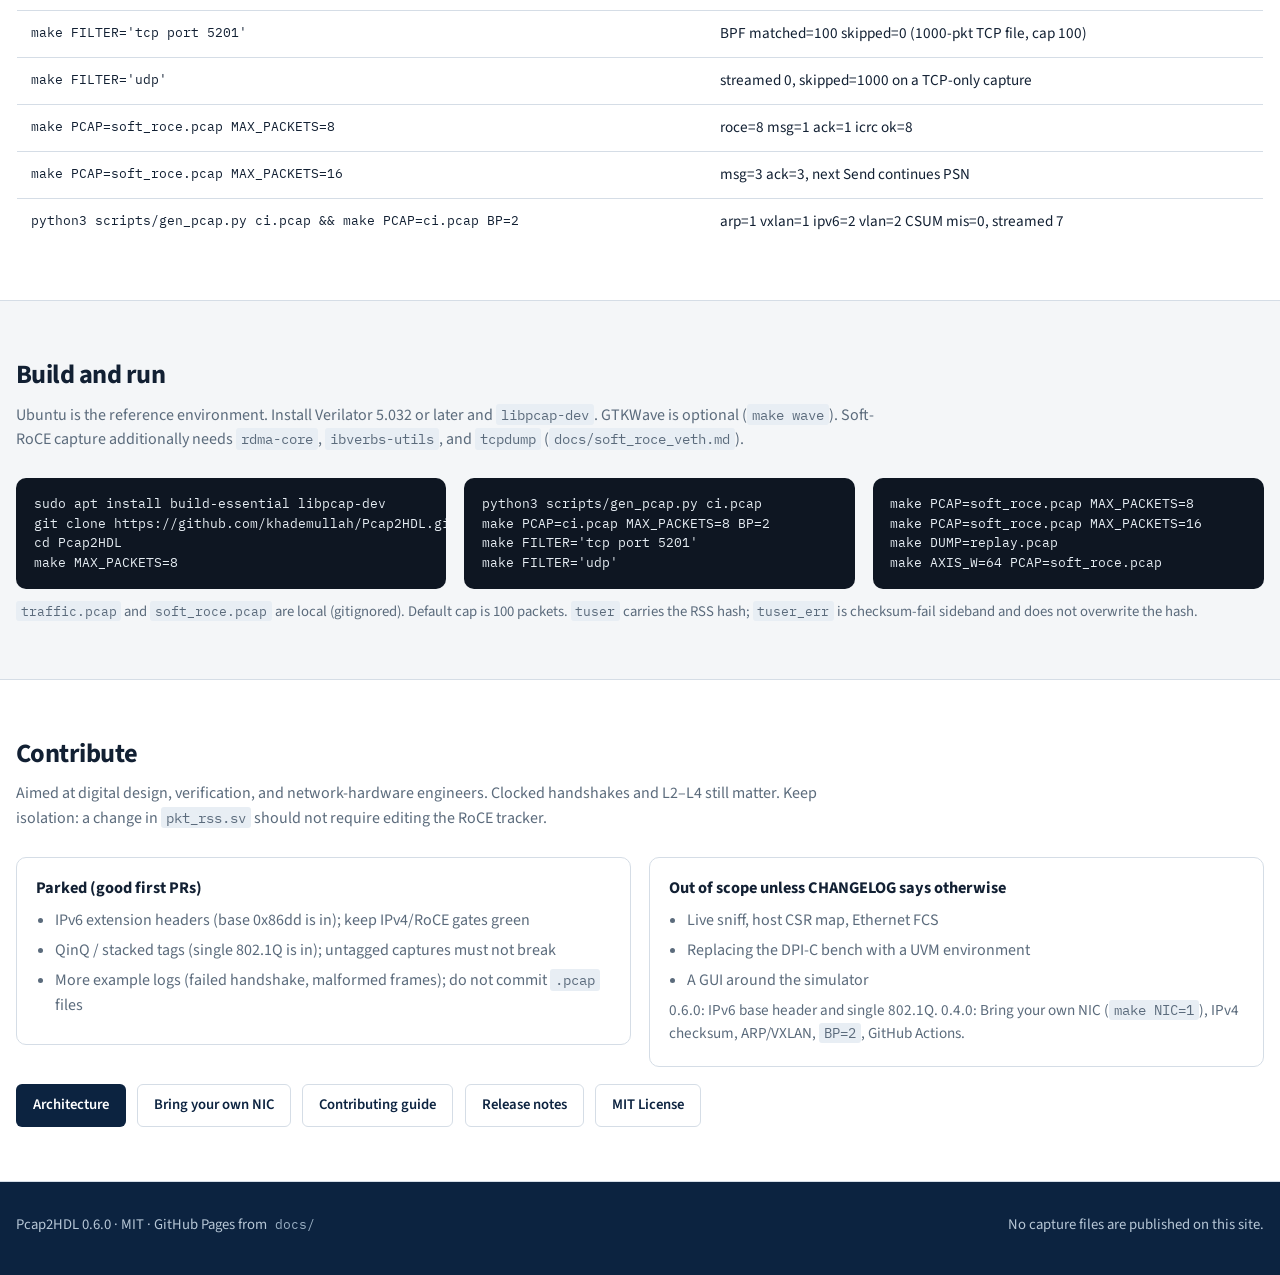
==== commit 3fe3c722: "Park Pcap2HDL 0.6.0: single 802.1Q for IPv4 and IPv6. Leave v0.5.0 on the IPv6-only cut. QinQ and ex" ====
--- a/docs/index.html
+++ b/docs/index.html
@@ -4,7 +4,7 @@
   <meta charset="utf-8">
   <meta name="viewport" content="width=device-width, initial-scale=1">
   <title>Pcap2HDL — packet traces to HDL simulation</title>
-  <meta name="description" content="Replay Ethernet pcaps into Verilator through DPI-C. 0.4.0: Bring your own NIC, C vs HDL checksum, ARP/VXLAN.">
+  <meta name="description" content="Replay Ethernet pcaps into Verilator through DPI-C. 0.6.0: IPv6 base header and 802.1Q; 0.4.0 Bring your own NIC.">
   <link rel="icon" href="pcap2hdl-icon.png">
   <link rel="preconnect" href="https://fonts.googleapis.com">
   <link rel="preconnect" href="https://fonts.gstatic.com" crossorigin>
@@ -38,7 +38,7 @@
     <div class="hero-grid">
       <div>
         <img class="hero-mark" src="pcap2hdl-logo-hero.png" alt="Pcap2HDL — Packet traces to HDL simulation">
-        <p class="kicker">Release 0.4.0</p>
+        <p class="kicker">Release 0.6.0</p>
         <h1>Packet traces to cycle-accurate HDL</h1>
         <p class="lede">
           Stream a captured <code>.pcap</code>
@@ -51,7 +51,7 @@
           <a class="btn btn-ghost" href="nic.html">Bring your own NIC</a>
           <a class="btn btn-ghost" href="#demo">Watch demo</a>
         </div>
-        <p class="meta">0.4.0 · Bring your own NIC · MIT · Linux / Verilator 5.032+</p>
+        <p class="meta">0.6.0 · IPv6 and 802.1Q · MIT · Linux / Verilator 5.032+</p>
       </div>
       <aside class="hero-panel">
         <h2>Data path</h2>
@@ -254,7 +254,7 @@
             <li>Replacing the DPI-C bench with a UVM environment</li>
             <li>A GUI around the simulator</li>
           </ul>
-          <p class="note">0.4.0 landed: Bring your own NIC (<code>make NIC=1</code>), IPv4 checksum scoreboard, ARP/VXLAN, random <code>BP=2</code>, <code>scripts/gen_pcap.py</code>, GitHub Actions.</p>
+          <p class="note">0.6.0: IPv6 base header and single 802.1Q. 0.4.0: Bring your own NIC (<code>make NIC=1</code>), IPv4 checksum, ARP/VXLAN, <code>BP=2</code>, GitHub Actions.</p>
         </article>
       </div>
       <div class="cta gap">
@@ -289,7 +289,7 @@
 
   <footer class="foot">
     <div class="wrap foot-inner">
-      <span>Pcap2HDL 0.4.0 · MIT · GitHub Pages from <code>docs/</code></span>
+      <span>Pcap2HDL 0.6.0 · MIT · GitHub Pages from <code>docs/</code></span>
       <span>No capture files are published on this site.</span>
     </div>
   </footer>
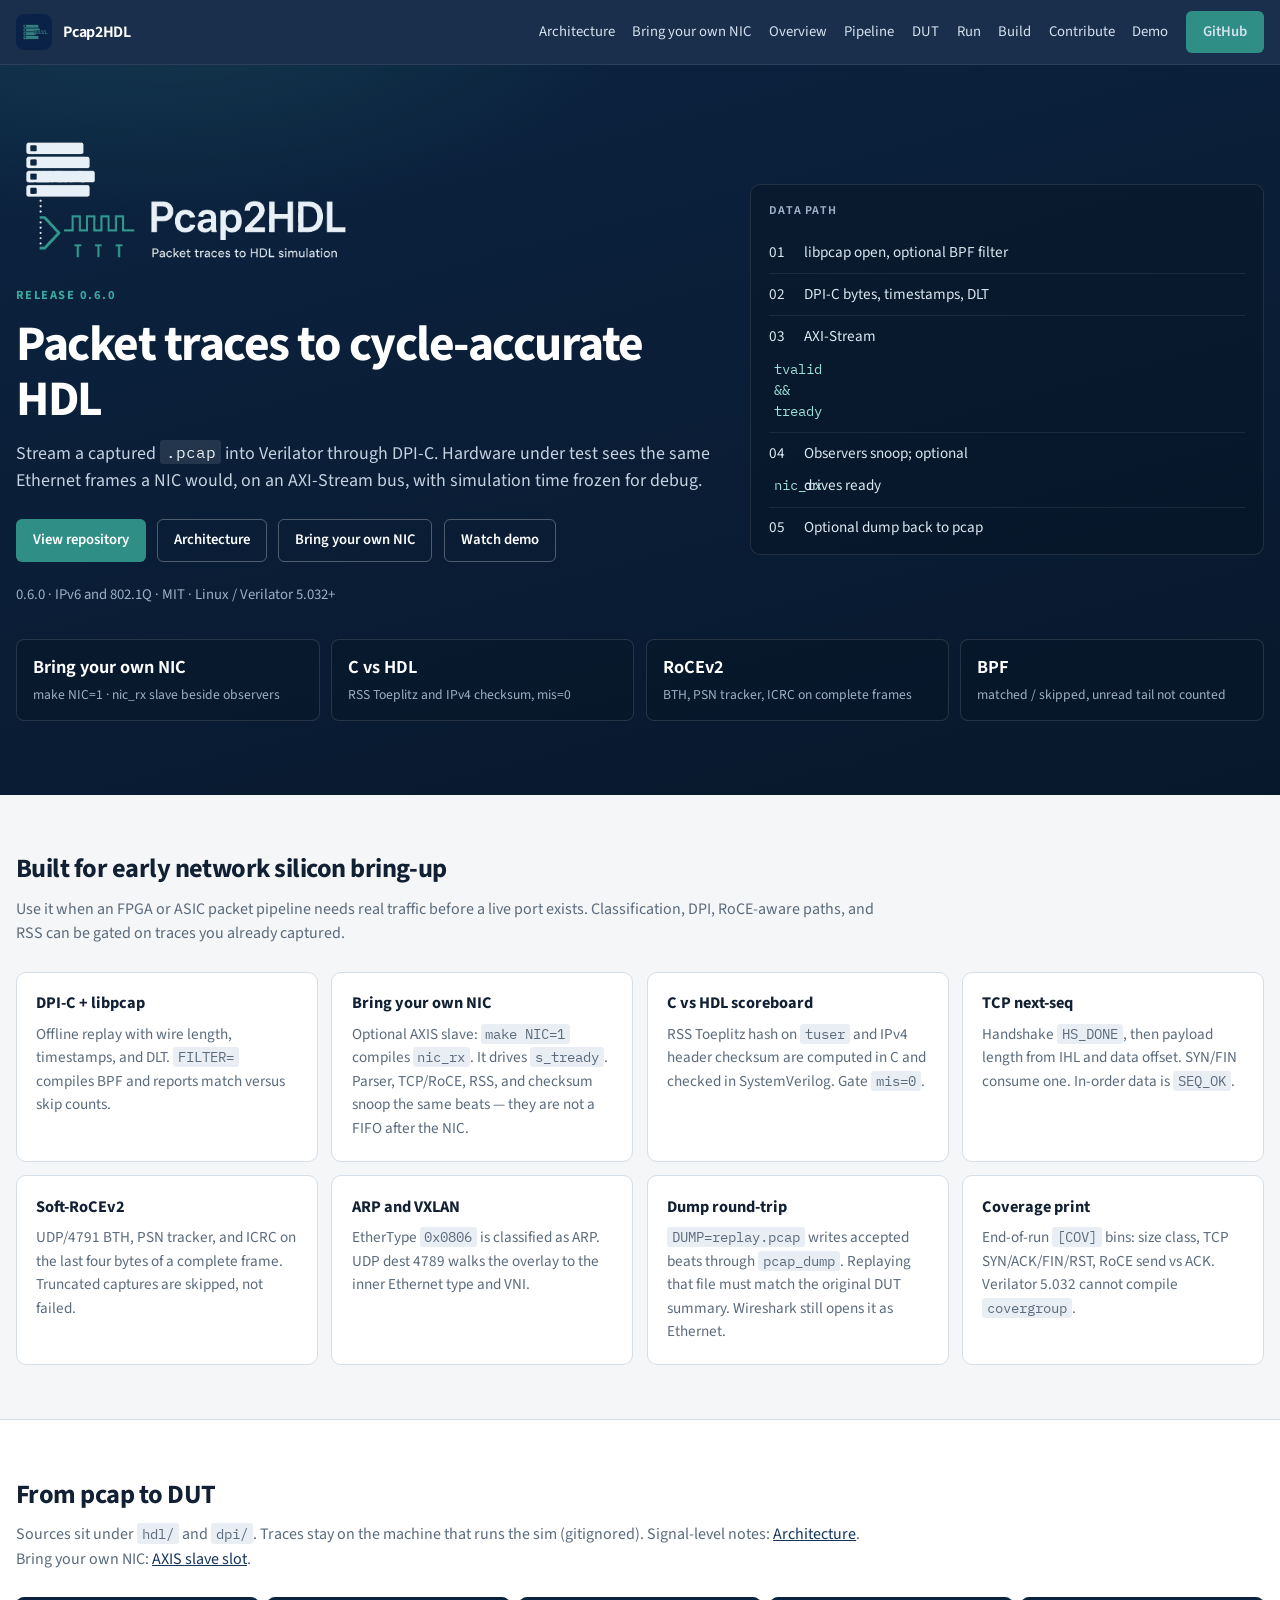
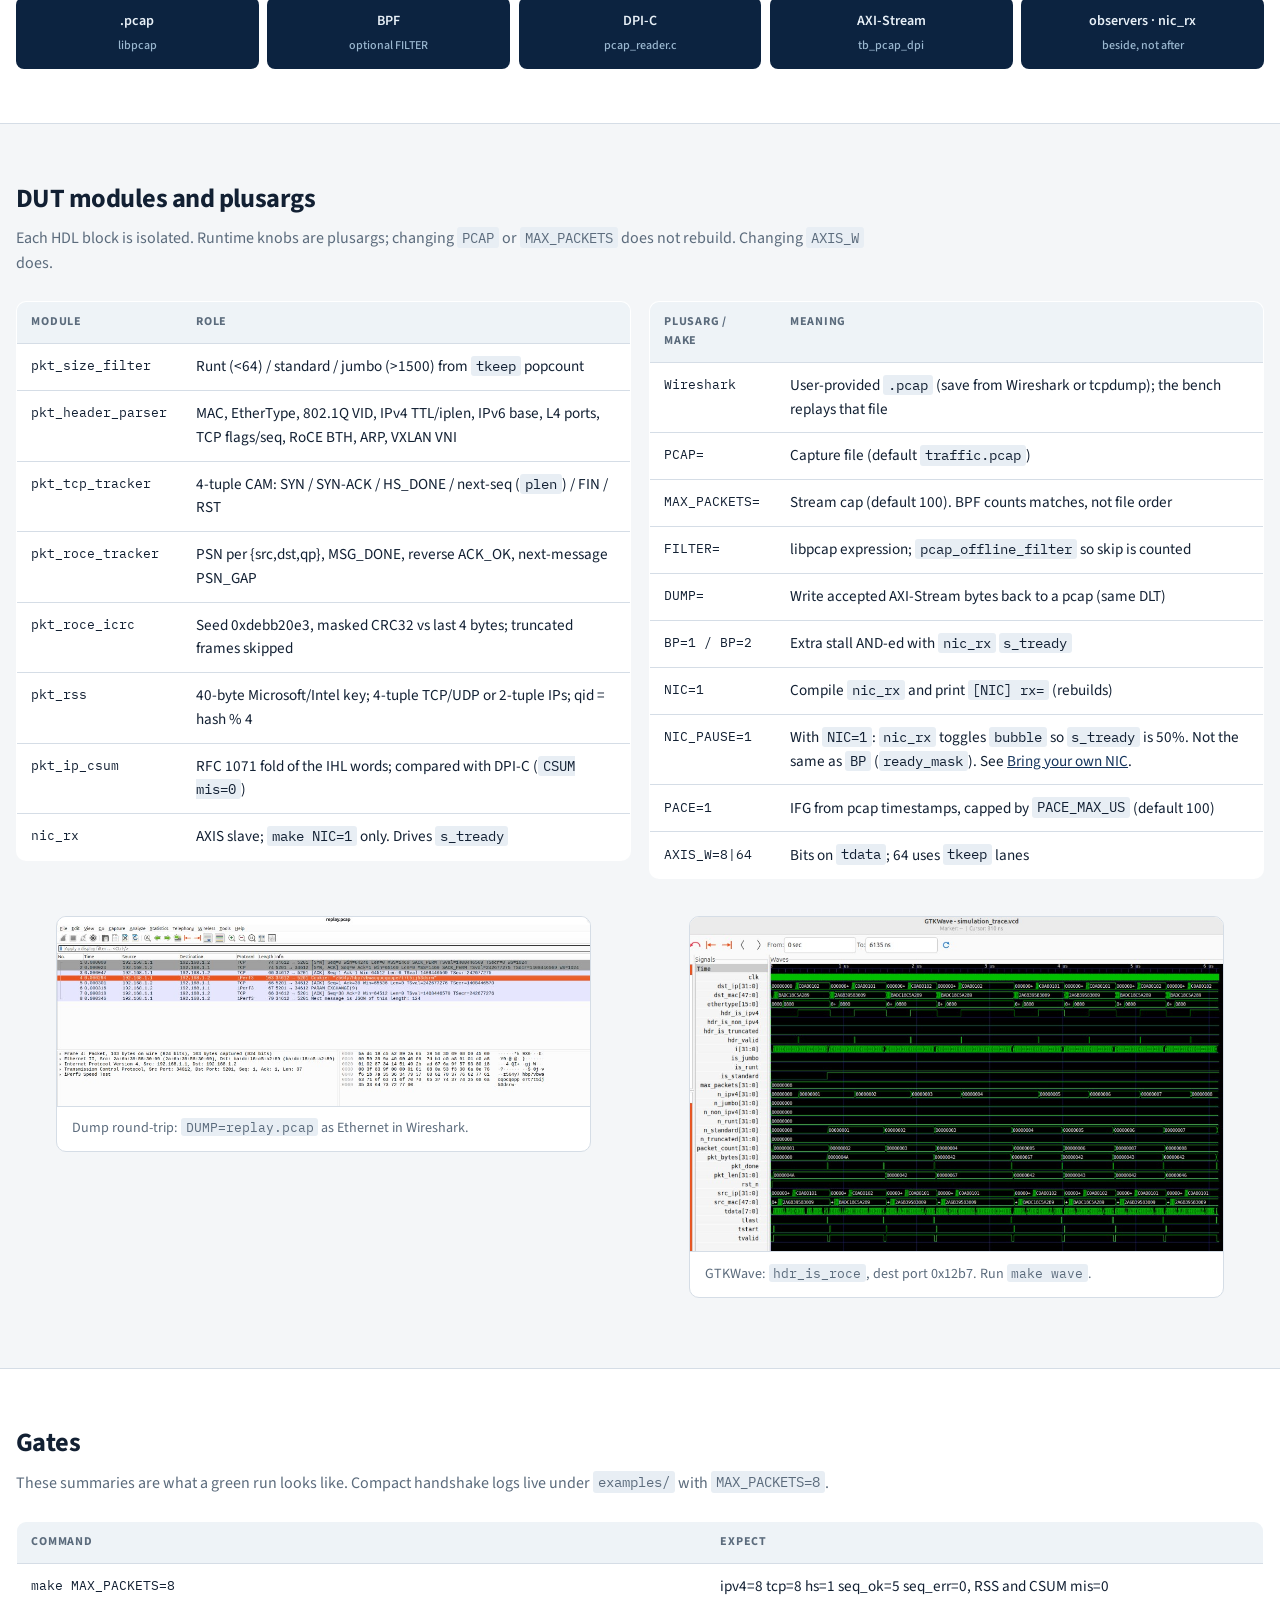
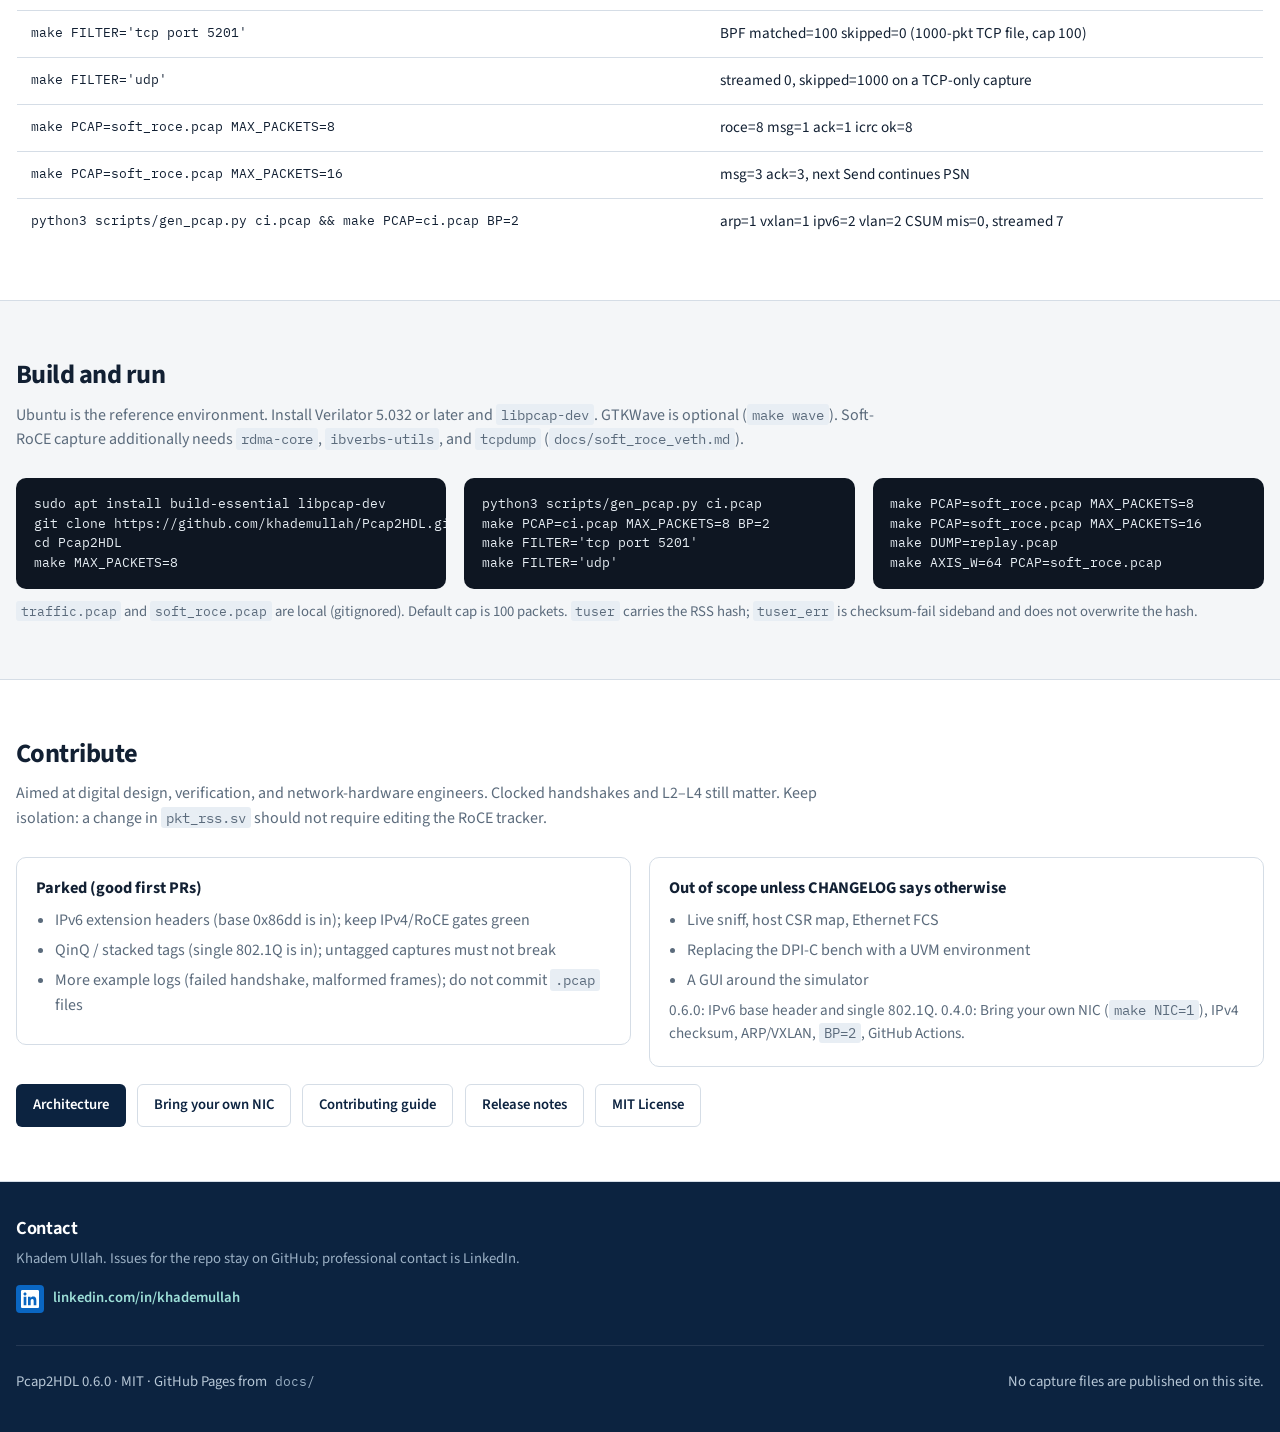
==== commit cf9c05c1: "Update index.html" ====
--- a/docs/index.html
+++ b/docs/index.html
@@ -288,9 +288,21 @@
   </section>
 
   <footer class="foot">
-    <div class="wrap foot-inner">
-      <span>Pcap2HDL 0.6.0 · MIT · GitHub Pages from <code>docs/</code></span>
-      <span>No capture files are published on this site.</span>
+    <div class="wrap">
+      <section class="contact" id="contact" aria-labelledby="contact-heading">
+        <h2 id="contact-heading">Contact</h2>
+        <p class="contact-lead">Khadem Ullah. Issues for the repo stay on GitHub; professional contact is LinkedIn.</p>
+        <a class="contact-link" href="https://www.linkedin.com/in/khademullah" rel="me noopener noreferrer">
+          <svg class="li-icon" viewBox="0 0 24 24" aria-hidden="true" focusable="false">
+            <path d="M20.447 20.452h-3.554v-5.569c0-1.328-.027-3.037-1.852-3.037-1.853 0-2.136 1.445-2.136 2.939v5.667H9.351V9h3.414v1.561h.046c.477-.9 1.637-1.85 3.37-1.85 3.601 0 4.267 2.37 4.267 5.455v6.286zM5.337 7.433c-1.144 0-2.063-.926-2.063-2.065 0-1.138.92-2.063 2.063-2.063 1.14 0 2.064.925 2.064 2.063 0 1.139-.925 2.065-2.064 2.065zm1.782 13.019H3.555V9h3.564v11.452zM22.225 0H1.771C.792 0 0 .774 0 1.729v20.542C0 23.227.792 24 1.771 24h20.451C23.2 24 24 23.227 24 22.271V1.729C24 .774 23.2 0 22.222 0h.003z"/>
+          </svg>
+          linkedin.com/in/khademullah
+        </a>
+      </section>
+      <div class="foot-inner">
+        <span>Pcap2HDL 0.6.0 · MIT · GitHub Pages from <code>docs/</code></span>
+        <span>No capture files are published on this site.</span>
+      </div>
     </div>
   </footer>
   <script>
--- a/docs/site.css
+++ b/docs/site.css
@@ -344,6 +344,45 @@
   padding: 2rem 0 2.4rem;
   font-size: 0.92rem;
 }
+.contact {
+  margin-bottom: 1.6rem;
+  padding-bottom: 1.5rem;
+  border-bottom: 1px solid rgba(255,255,255,0.1);
+}
+.contact h2 {
+  margin: 0 0 0.35rem;
+  color: #fff;
+  font-size: 1.15rem;
+  font-weight: 650;
+  letter-spacing: -0.02em;
+}
+.contact-lead {
+  margin: 0 0 0.85rem;
+  color: #9bb0c4;
+  max-width: 40rem;
+}
+.contact-link {
+  display: inline-flex;
+  align-items: center;
+  gap: 0.55rem;
+  color: #9ee0d8;
+  text-decoration: none;
+  font-weight: 600;
+}
+.contact-link:hover { color: #fff; text-decoration: none; }
+.foot .contact-link:hover { text-decoration: none; }
+.contact-link:hover .li-icon { background: #0a66c2; }
+.li-icon {
+  width: 28px;
+  height: 28px;
+  flex-shrink: 0;
+  border-radius: 4px;
+  background: #0a66c2;
+  color: #fff;
+  padding: 5px;
+  box-sizing: border-box;
+}
+.li-icon path { fill: currentColor; }
 .foot code {
   background: transparent;
   color: #9bb0c4;
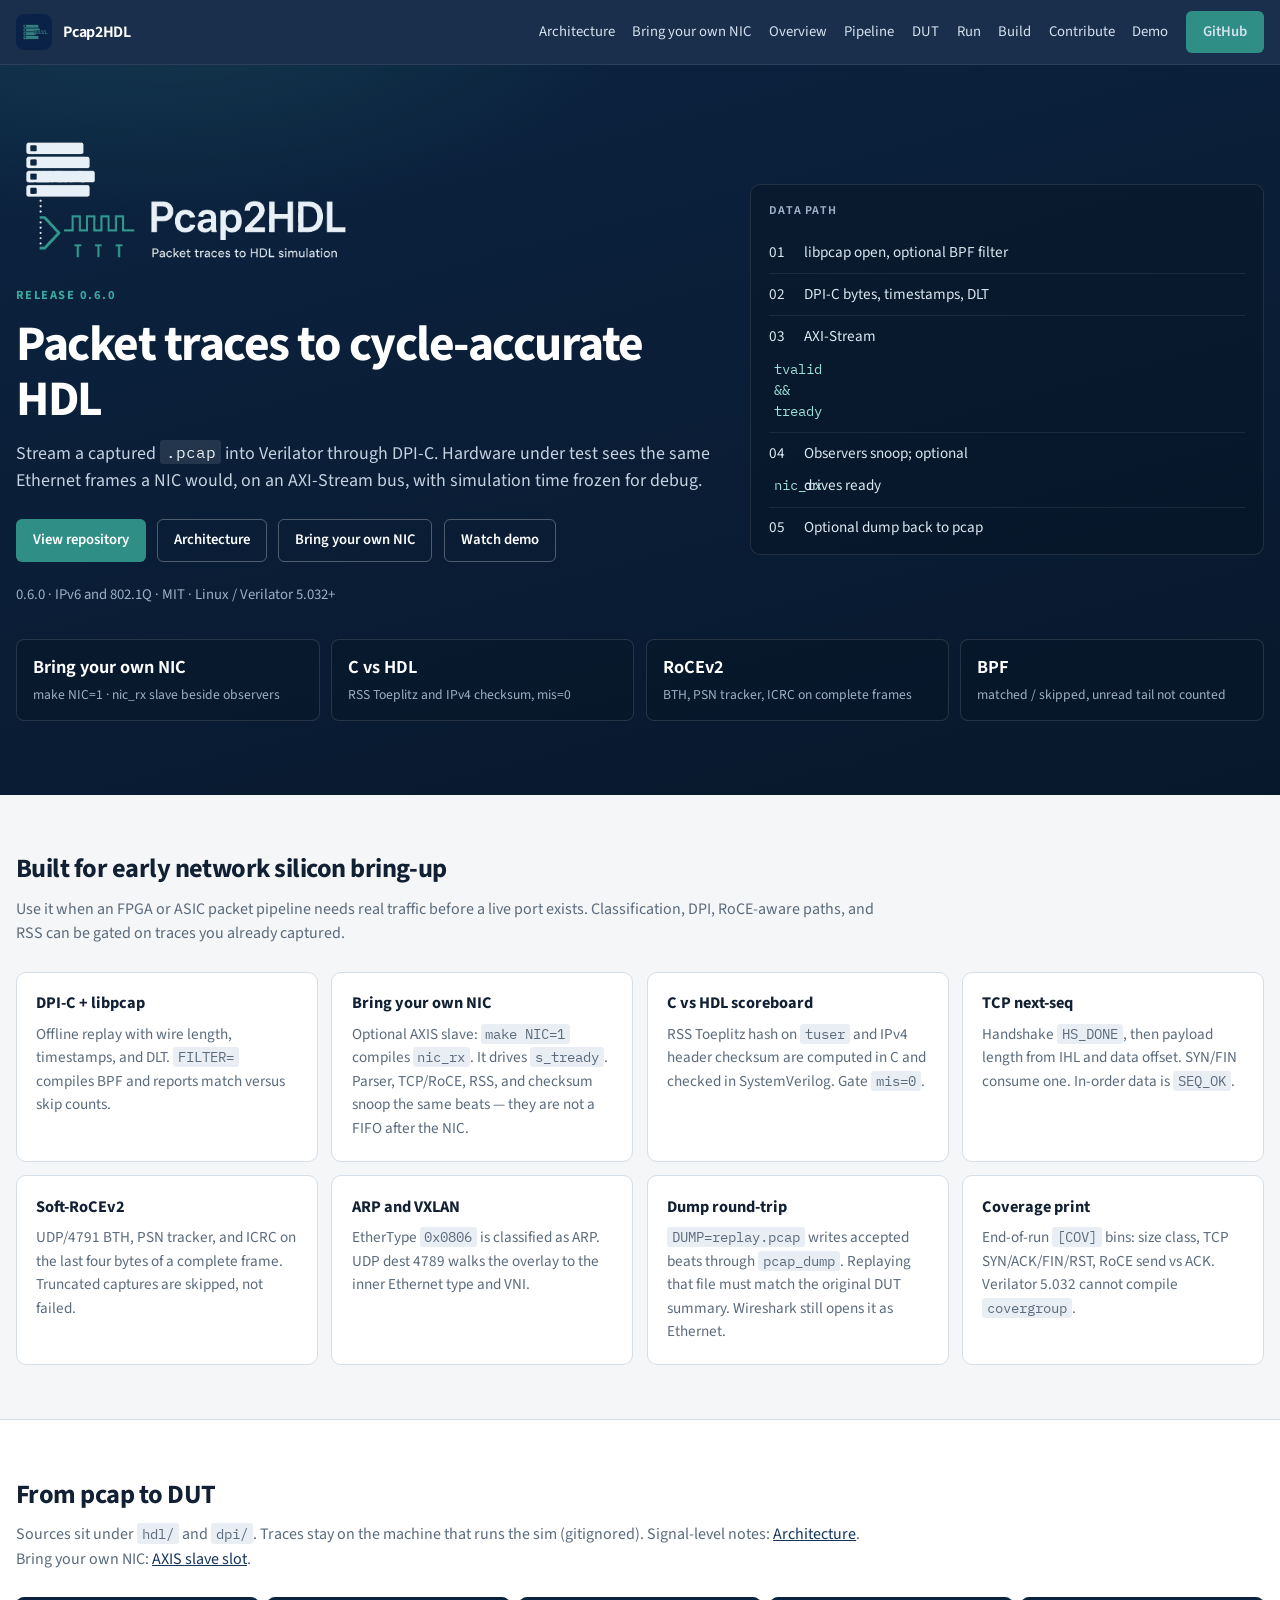
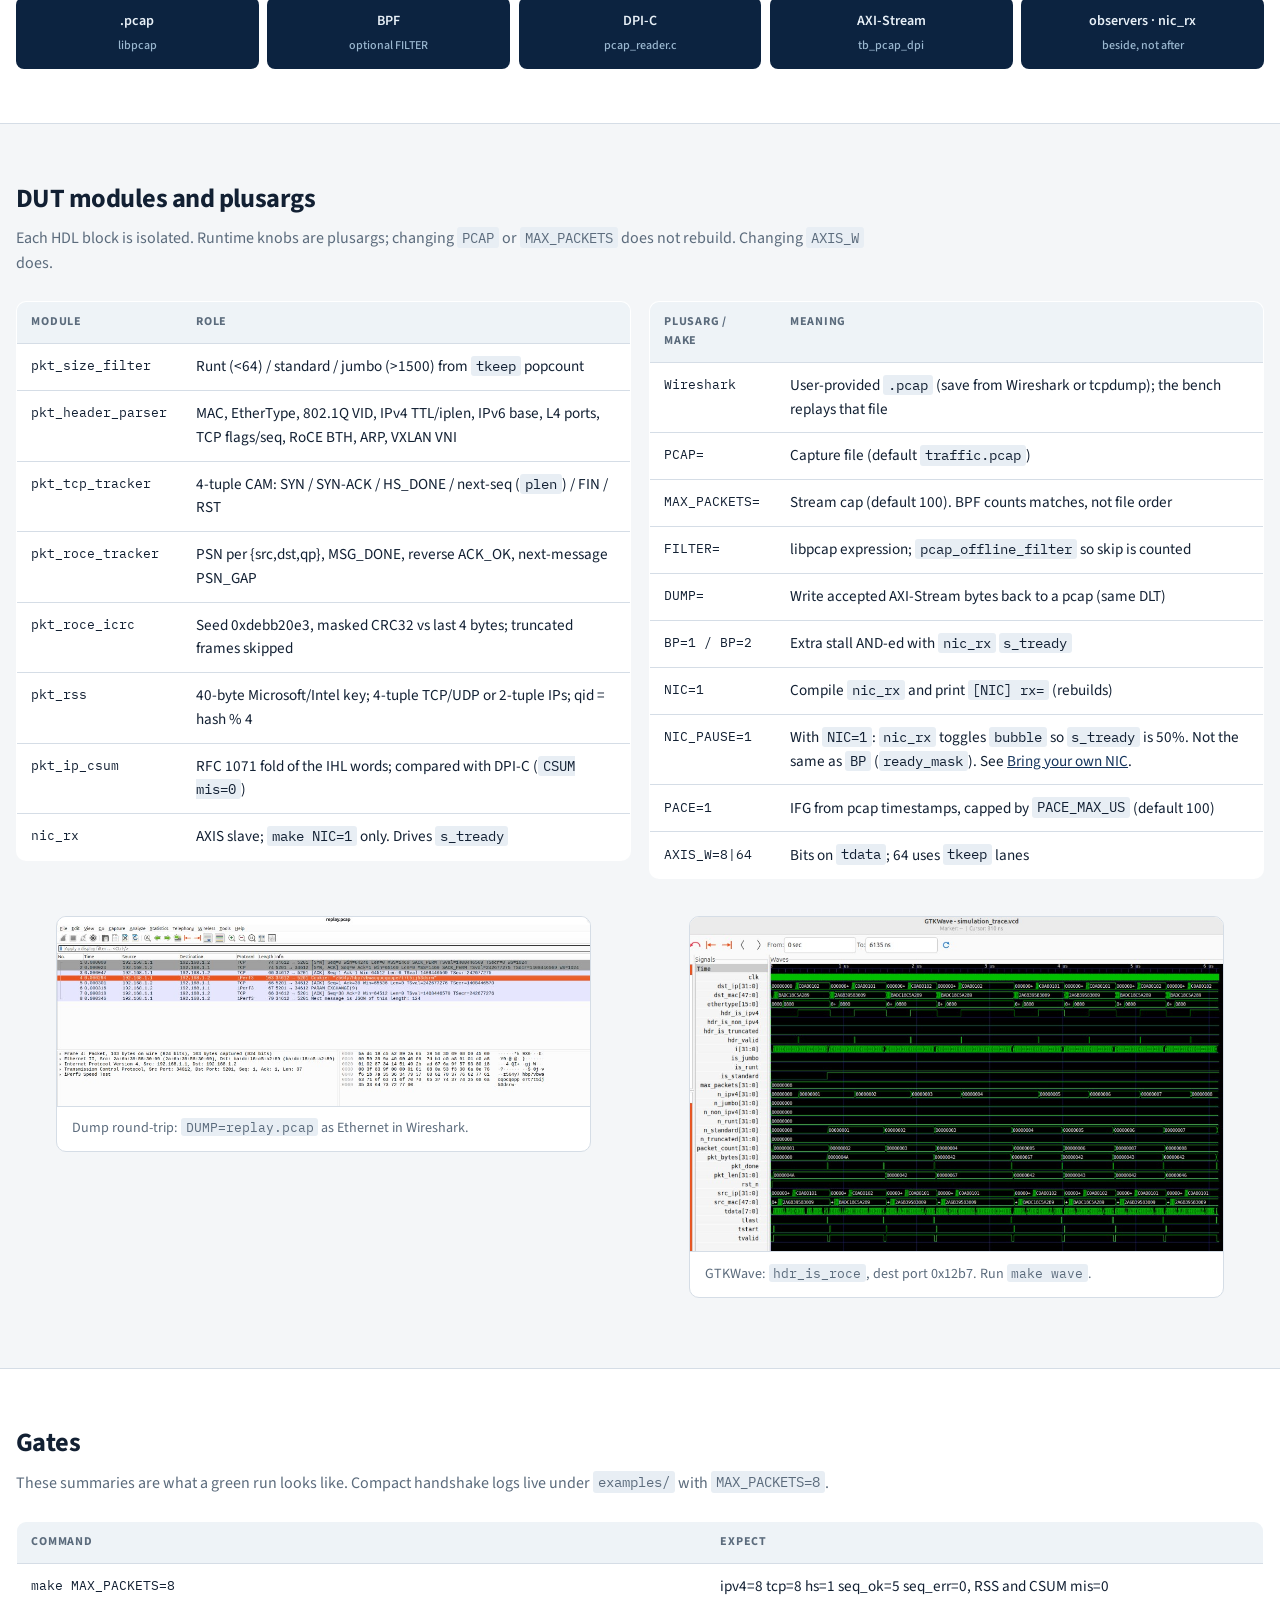
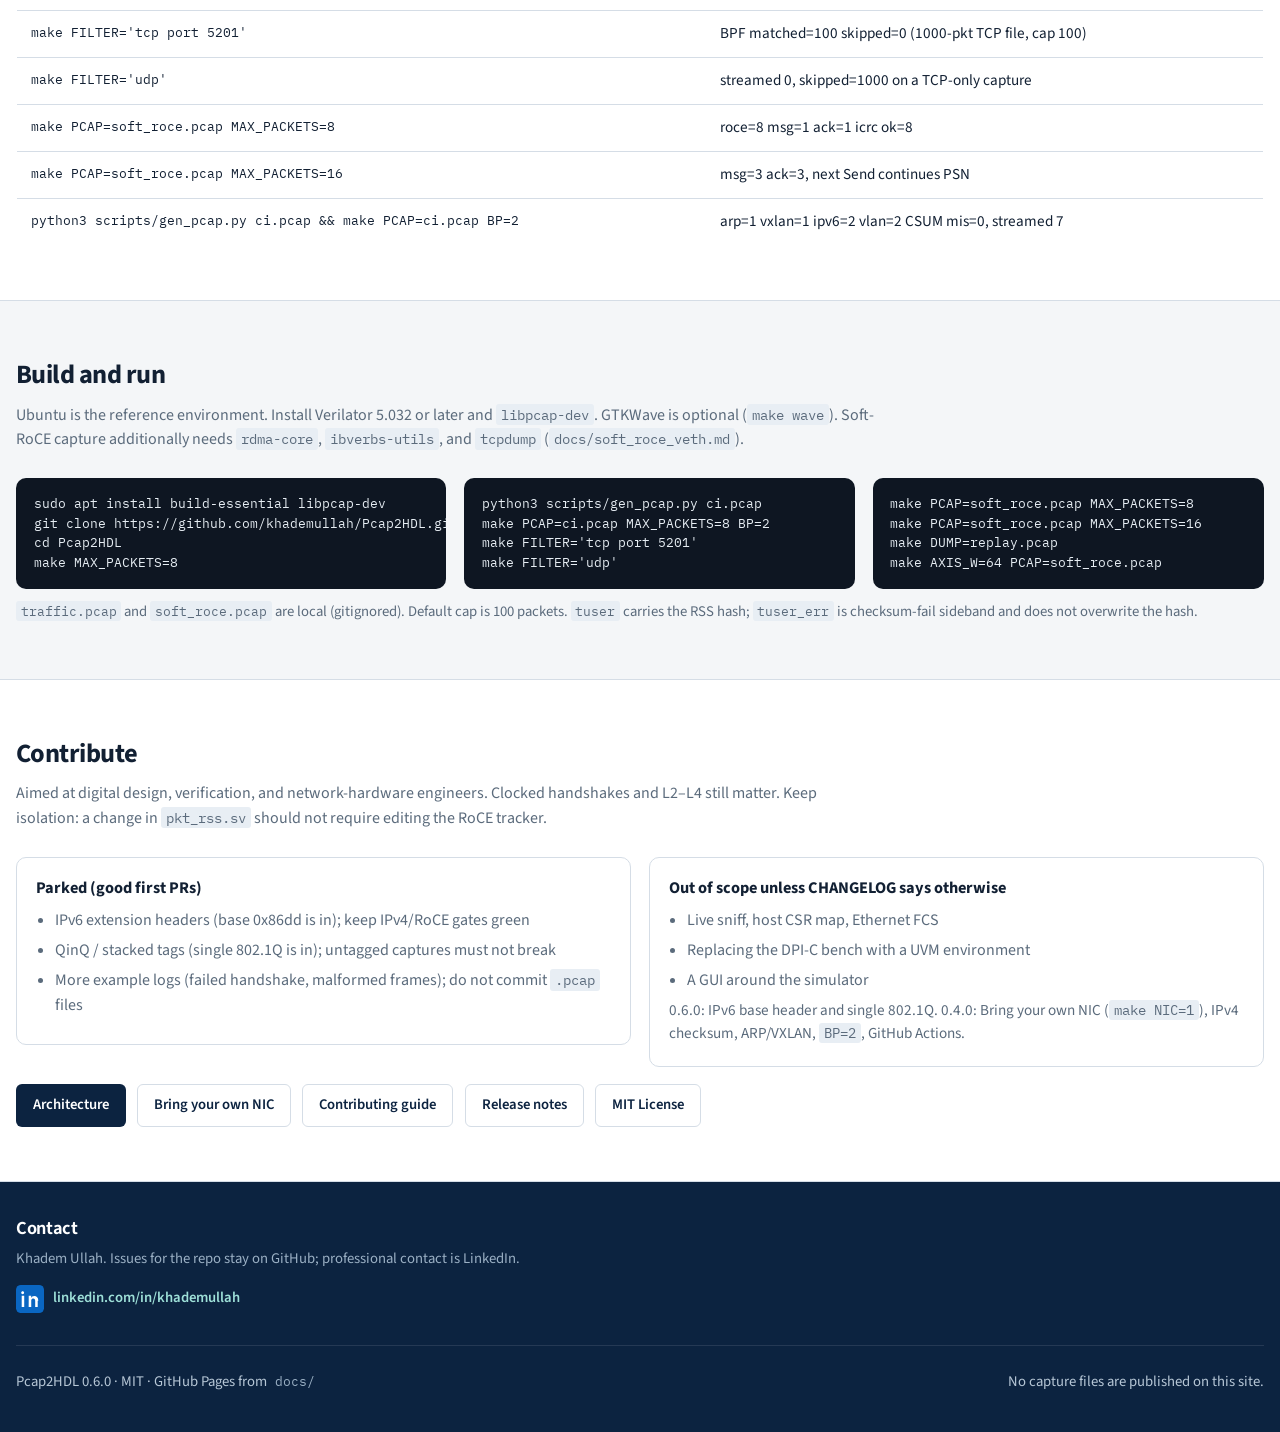
==== commit 2a098368: "Update index.html" ====
--- a/docs/index.html
+++ b/docs/index.html
@@ -293,9 +293,7 @@
         <h2 id="contact-heading">Contact</h2>
         <p class="contact-lead">Khadem Ullah. Issues for the repo stay on GitHub; professional contact is LinkedIn.</p>
         <a class="contact-link" href="https://www.linkedin.com/in/khademullah" rel="me noopener noreferrer">
-          <svg class="li-icon" viewBox="0 0 24 24" aria-hidden="true" focusable="false">
-            <path d="M20.447 20.452h-3.554v-5.569c0-1.328-.027-3.037-1.852-3.037-1.853 0-2.136 1.445-2.136 2.939v5.667H9.351V9h3.414v1.561h.046c.477-.9 1.637-1.85 3.37-1.85 3.601 0 4.267 2.37 4.267 5.455v6.286zM5.337 7.433c-1.144 0-2.063-.926-2.063-2.065 0-1.138.92-2.063 2.063-2.063 1.14 0 2.064.925 2.064 2.063 0 1.139-.925 2.065-2.064 2.065zm1.782 13.019H3.555V9h3.564v11.452zM22.225 0H1.771C.792 0 0 .774 0 1.729v20.542C0 23.227.792 24 1.771 24h20.451C23.2 24 24 23.227 24 22.271V1.729C24 .774 23.2 0 22.222 0h.003z"/>
-          </svg>
+          <img class="li-icon" src="linkedin.svg" width="28" height="28" alt="">
           linkedin.com/in/khademullah
         </a>
       </section>
--- a/docs/site.css
+++ b/docs/site.css
@@ -365,24 +365,25 @@
   display: inline-flex;
   align-items: center;
   gap: 0.55rem;
+  width: auto;
+  max-width: 100%;
   color: #9ee0d8;
   text-decoration: none;
   font-weight: 600;
 }
 .contact-link:hover { color: #fff; text-decoration: none; }
 .foot .contact-link:hover { text-decoration: none; }
-.contact-link:hover .li-icon { background: #0a66c2; }
-.li-icon {
+img.li-icon {
+  display: block;
   width: 28px;
   height: 28px;
-  flex-shrink: 0;
+  min-width: 28px;
+  min-height: 28px;
+  max-width: 28px;
+  max-height: 28px;
+  flex: 0 0 28px;
   border-radius: 4px;
-  background: #0a66c2;
-  color: #fff;
-  padding: 5px;
-  box-sizing: border-box;
-}
-.li-icon path { fill: currentColor; }
+}
 .foot code {
   background: transparent;
   color: #9bb0c4;
@@ -494,6 +495,12 @@
   display: block;
   width: 100%;
   height: auto;
+}
+footer svg,
+.contact svg {
+  width: 28px;
+  height: 28px;
+  max-width: 28px;
 }
 .flow-chart figcaption {
   margin: 0.4rem 0 0.7rem;
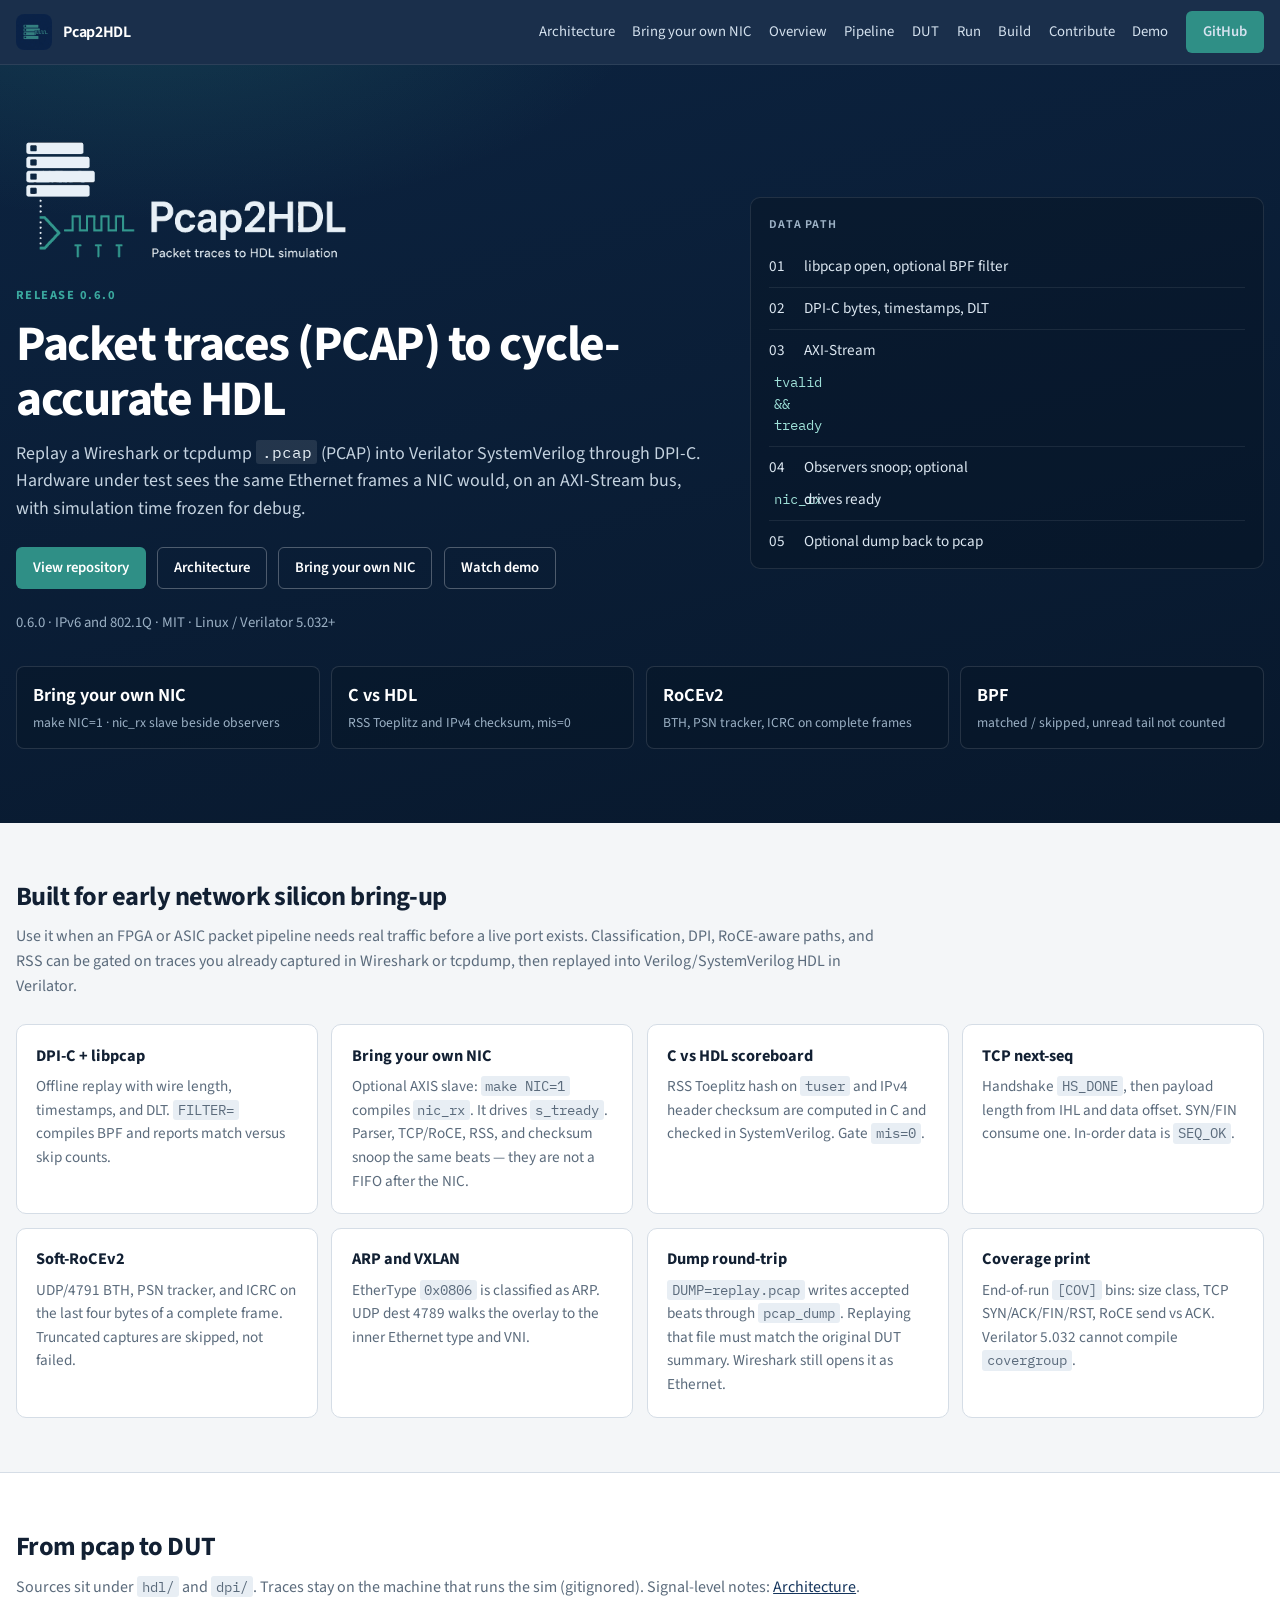
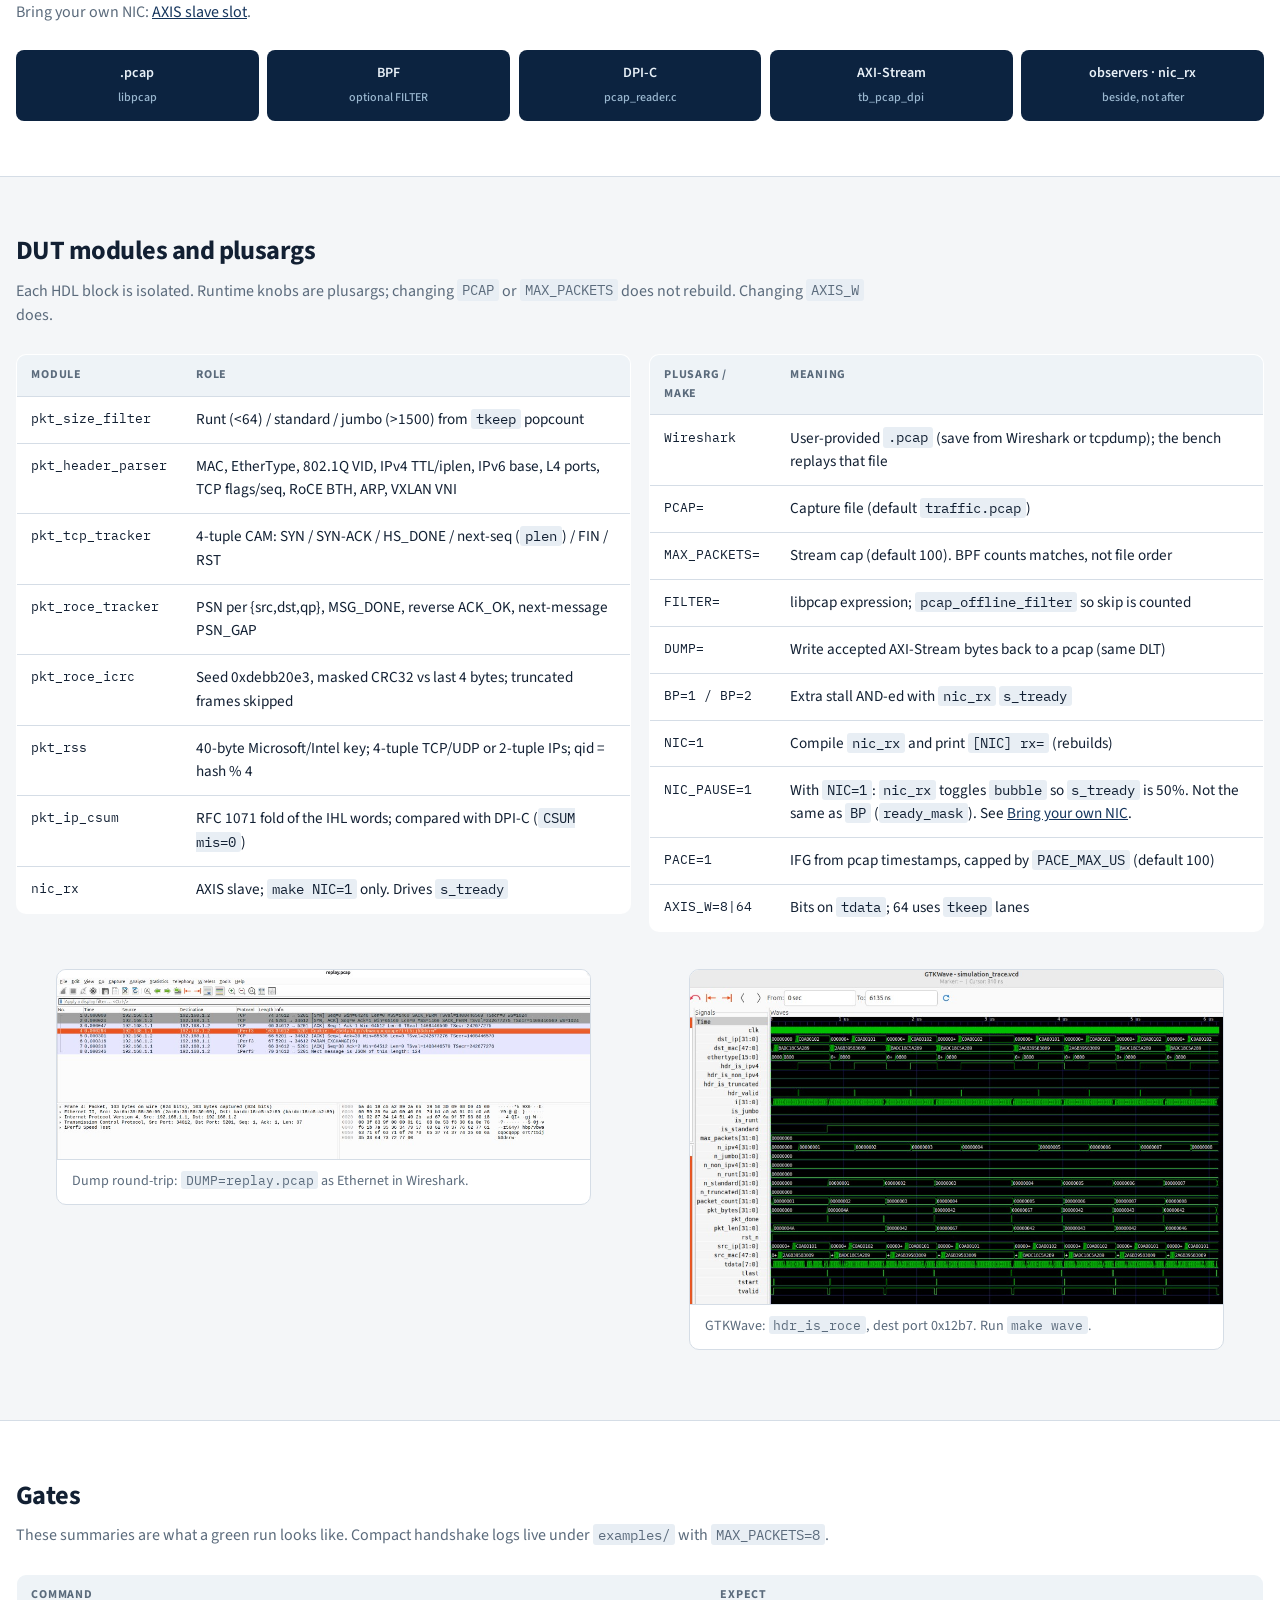
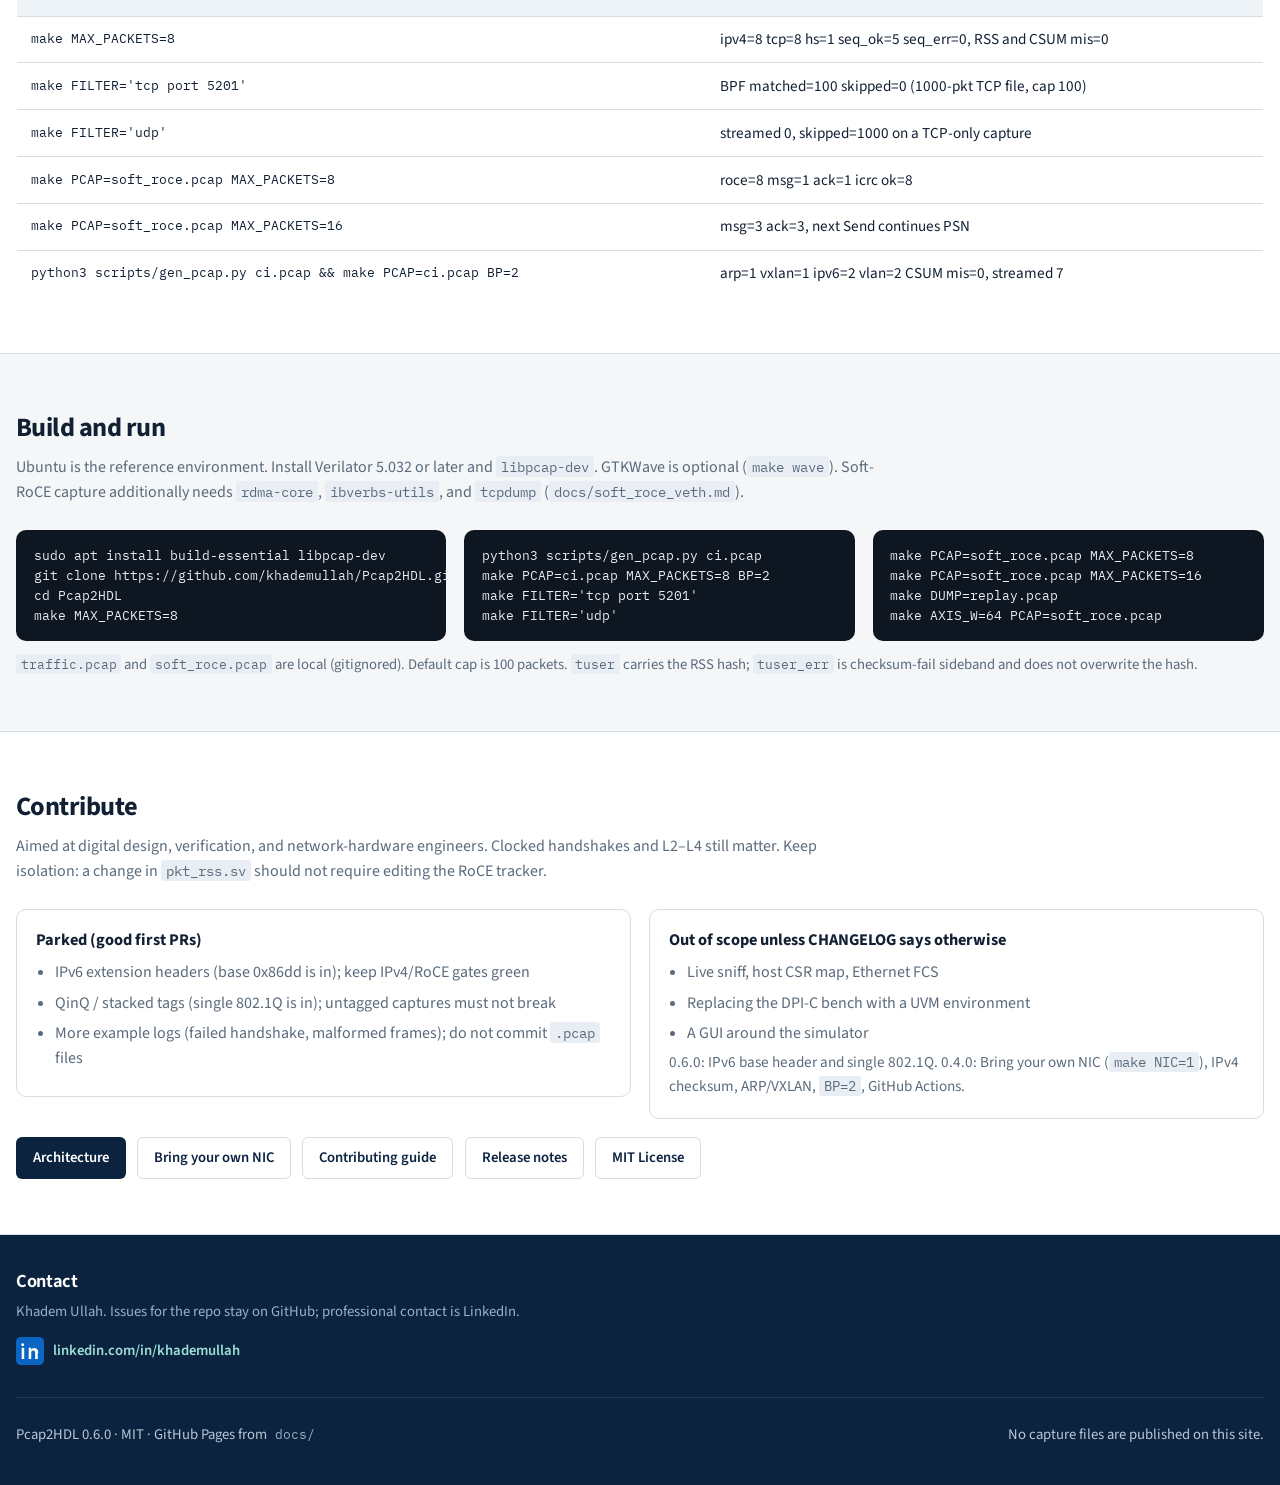
==== commit b11f9fbd: "Update index.html" ====
--- a/docs/index.html
+++ b/docs/index.html
@@ -4,8 +4,51 @@
   <meta charset="utf-8">
   <meta name="viewport" content="width=device-width, initial-scale=1">
   <title>Pcap2HDL — packet traces to HDL simulation</title>
-  <meta name="description" content="Replay Ethernet pcaps into Verilator through DPI-C. 0.6.0: IPv6 base header and 802.1Q; 0.4.0 Bring your own NIC.">
+  <meta name="description" content="Pcap2HDL replays Ethernet PCAP files from Wireshark or tcpdump into cycle-accurate SystemVerilog (HDL) in Verilator via DPI-C and AXI-Stream. Offline pcap, not live sniff. IPv6, 802.1Q, optional NIC RX slave. Not GL Communications .HDL conversion.">
+  <link rel="canonical" href="https://khademullah.github.io/Pcap2HDL/">
+  <meta name="robots" content="index,follow">
+  <meta name="keywords" content="Pcap2HDL, pcap, PCAP, Wireshark, tcpdump, Verilator, SystemVerilog, Verilog, HDL, AXI-Stream, DPI-C, libpcap, NIC, FPGA, ASIC">
+  <meta property="og:type" content="website">
+  <meta property="og:site_name" content="Pcap2HDL">
+  <meta property="og:title" content="Pcap2HDL — Wireshark PCAP to SystemVerilog HDL (Verilator)">
+  <meta property="og:description" content="Replay Ethernet pcap captures into Verilator SystemVerilog over AXI-Stream through DPI-C. Offline file replay, not live capture.">
+  <meta property="og:url" content="https://khademullah.github.io/Pcap2HDL/">
+  <meta property="og:image" content="https://khademullah.github.io/Pcap2HDL/pcap2hdl-logo-hero.png">
+  <meta name="twitter:card" content="summary_large_image">
   <link rel="icon" href="pcap2hdl-icon.png">
+  <script type="application/ld+json">
+  {
+    "@context": "https://schema.org",
+    "@type": "SoftwareApplication",
+    "name": "Pcap2HDL",
+    "alternateName": [
+      "pcap to HDL",
+      "PCAP to SystemVerilog",
+      "pcap Verilator",
+      "pcap to Verilog",
+      "pcap to SystemVerilog",
+      "Wireshark pcap to HDL",
+      "tcpdump pcap Verilator",
+      "libpcap DPI-C",
+      "pcap AXI-Stream",
+      "pcap replay FPGA",
+      "pcap ASIC verification",
+      "Ethernet pcap HDL simulation",
+      "packet capture to RTL"
+    ],
+    "applicationCategory": "DeveloperApplication",
+    "operatingSystem": "Linux",
+    "license": "https://opensource.org/licenses/MIT",
+    "url": "https://khademullah.github.io/Pcap2HDL/",
+    "codeRepository": "https://github.com/khademullah/Pcap2HDL",
+    "author": {
+      "@type": "Person",
+      "name": "Khadem Ullah",
+      "url": "https://github.com/khademullah"
+    },
+    "description": "Open-source tool to replay Wireshark or tcpdump Ethernet PCAP files into Verilator SystemVerilog HDL through DPI-C onto AXI-Stream. Offline pcap replay for FPGA and ASIC packet pipelines. Not live sniff. Not GL Communications HDL file conversion."
+  }
+  </script>
   <link rel="preconnect" href="https://fonts.googleapis.com">
   <link rel="preconnect" href="https://fonts.gstatic.com" crossorigin>
   <link href="https://fonts.googleapis.com/css2?family=IBM+Plex+Mono:wght@400;500&family=Source+Sans+3:wght@400;600;700&display=swap" rel="stylesheet">
@@ -39,10 +82,10 @@
       <div>
         <img class="hero-mark" src="pcap2hdl-logo-hero.png" alt="Pcap2HDL — Packet traces to HDL simulation">
         <p class="kicker">Release 0.6.0</p>
-        <h1>Packet traces to cycle-accurate HDL</h1>
+        <h1>Packet traces (PCAP) to cycle-accurate HDL</h1>
         <p class="lede">
-          Stream a captured <code>.pcap</code>
-          into Verilator through DPI-C. Hardware under test sees the same Ethernet frames a NIC would,
+          Replay a Wireshark or tcpdump <code>.pcap</code> (PCAP) into
+          Verilator SystemVerilog through DPI-C. Hardware under test sees the same Ethernet frames a NIC would,
           on an AXI-Stream bus, with simulation time frozen for debug.
         </p>
         <div class="cta">
@@ -78,7 +121,8 @@
       <h2>Built for early network silicon bring-up</h2>
       <p class="sub">
         Use it when an FPGA or ASIC packet pipeline needs real traffic before a live port exists.
-        Classification, DPI, RoCE-aware paths, and RSS can be gated on traces you already captured.
+        Classification, DPI, RoCE-aware paths, and RSS can be gated on traces you already captured
+        in Wireshark or tcpdump, then replayed into Verilog/SystemVerilog HDL in Verilator.
       </p>
       <div class="cards">
         <article class="card">
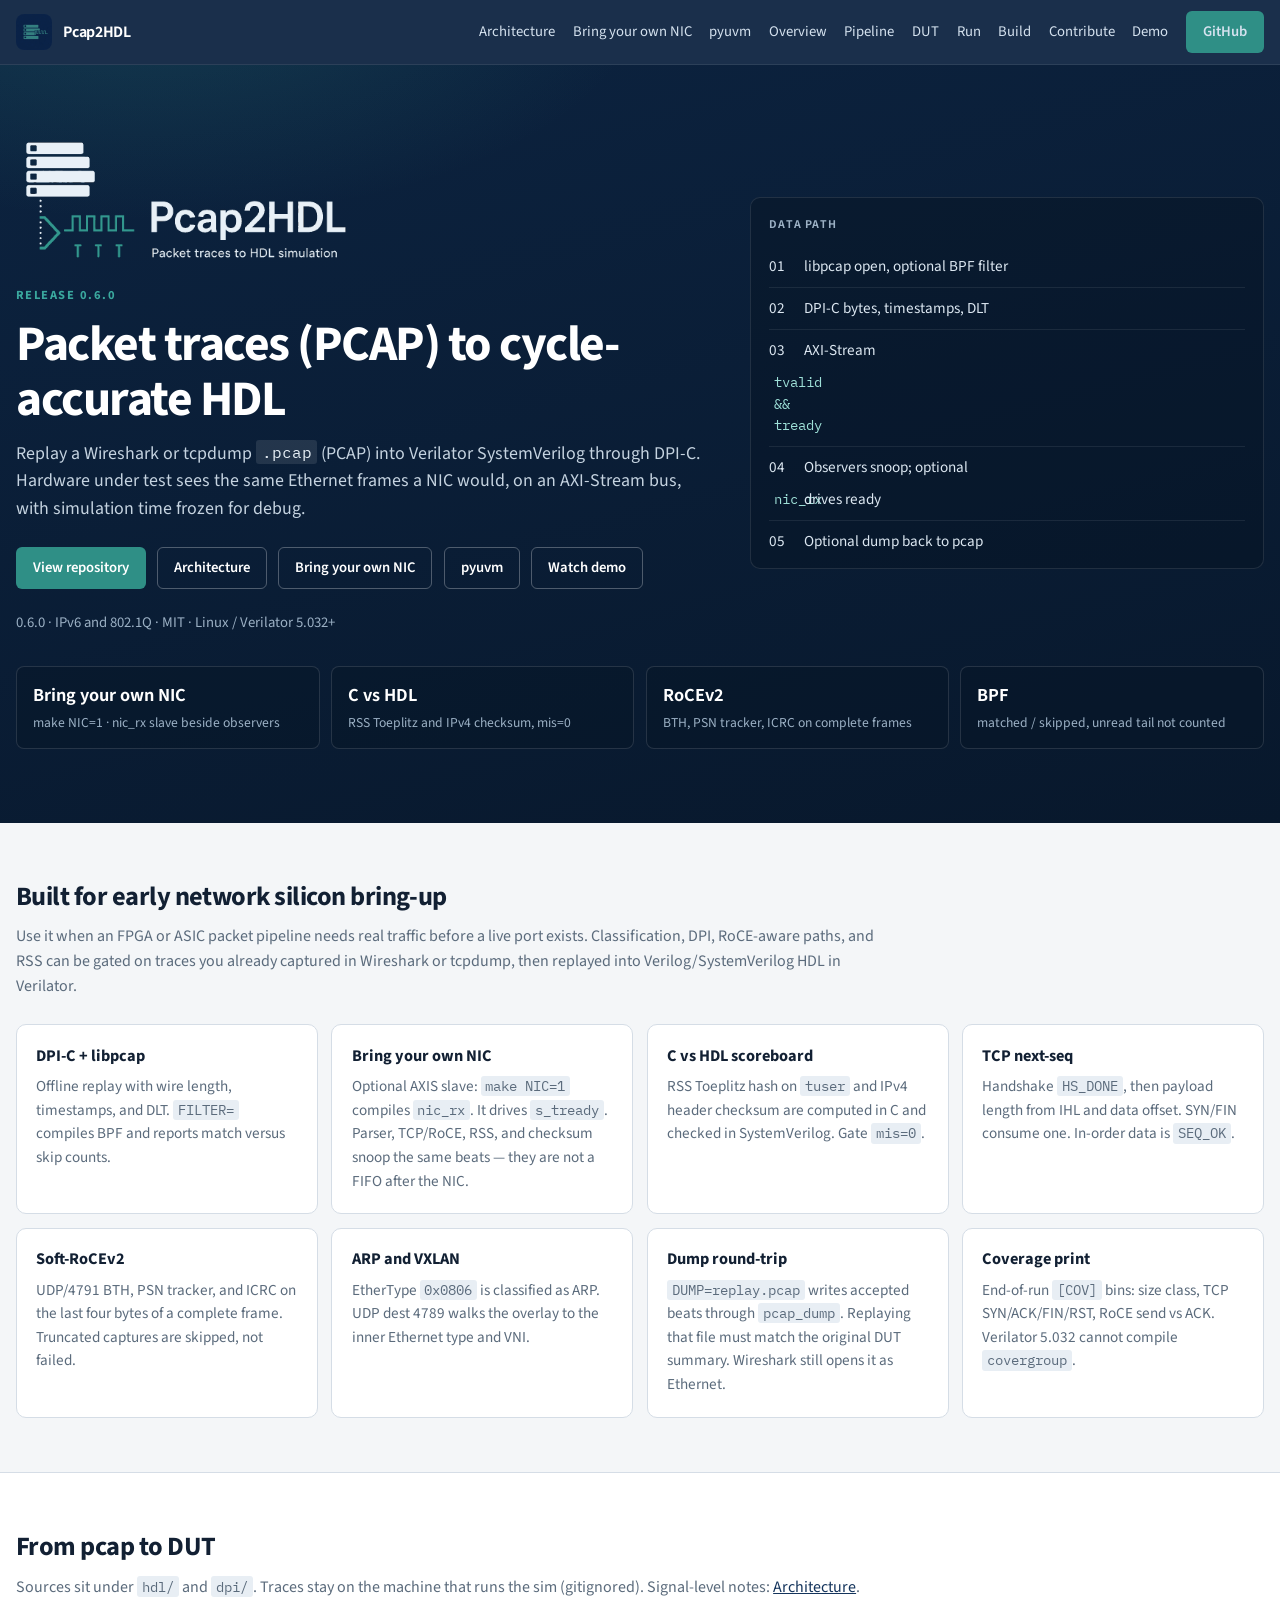
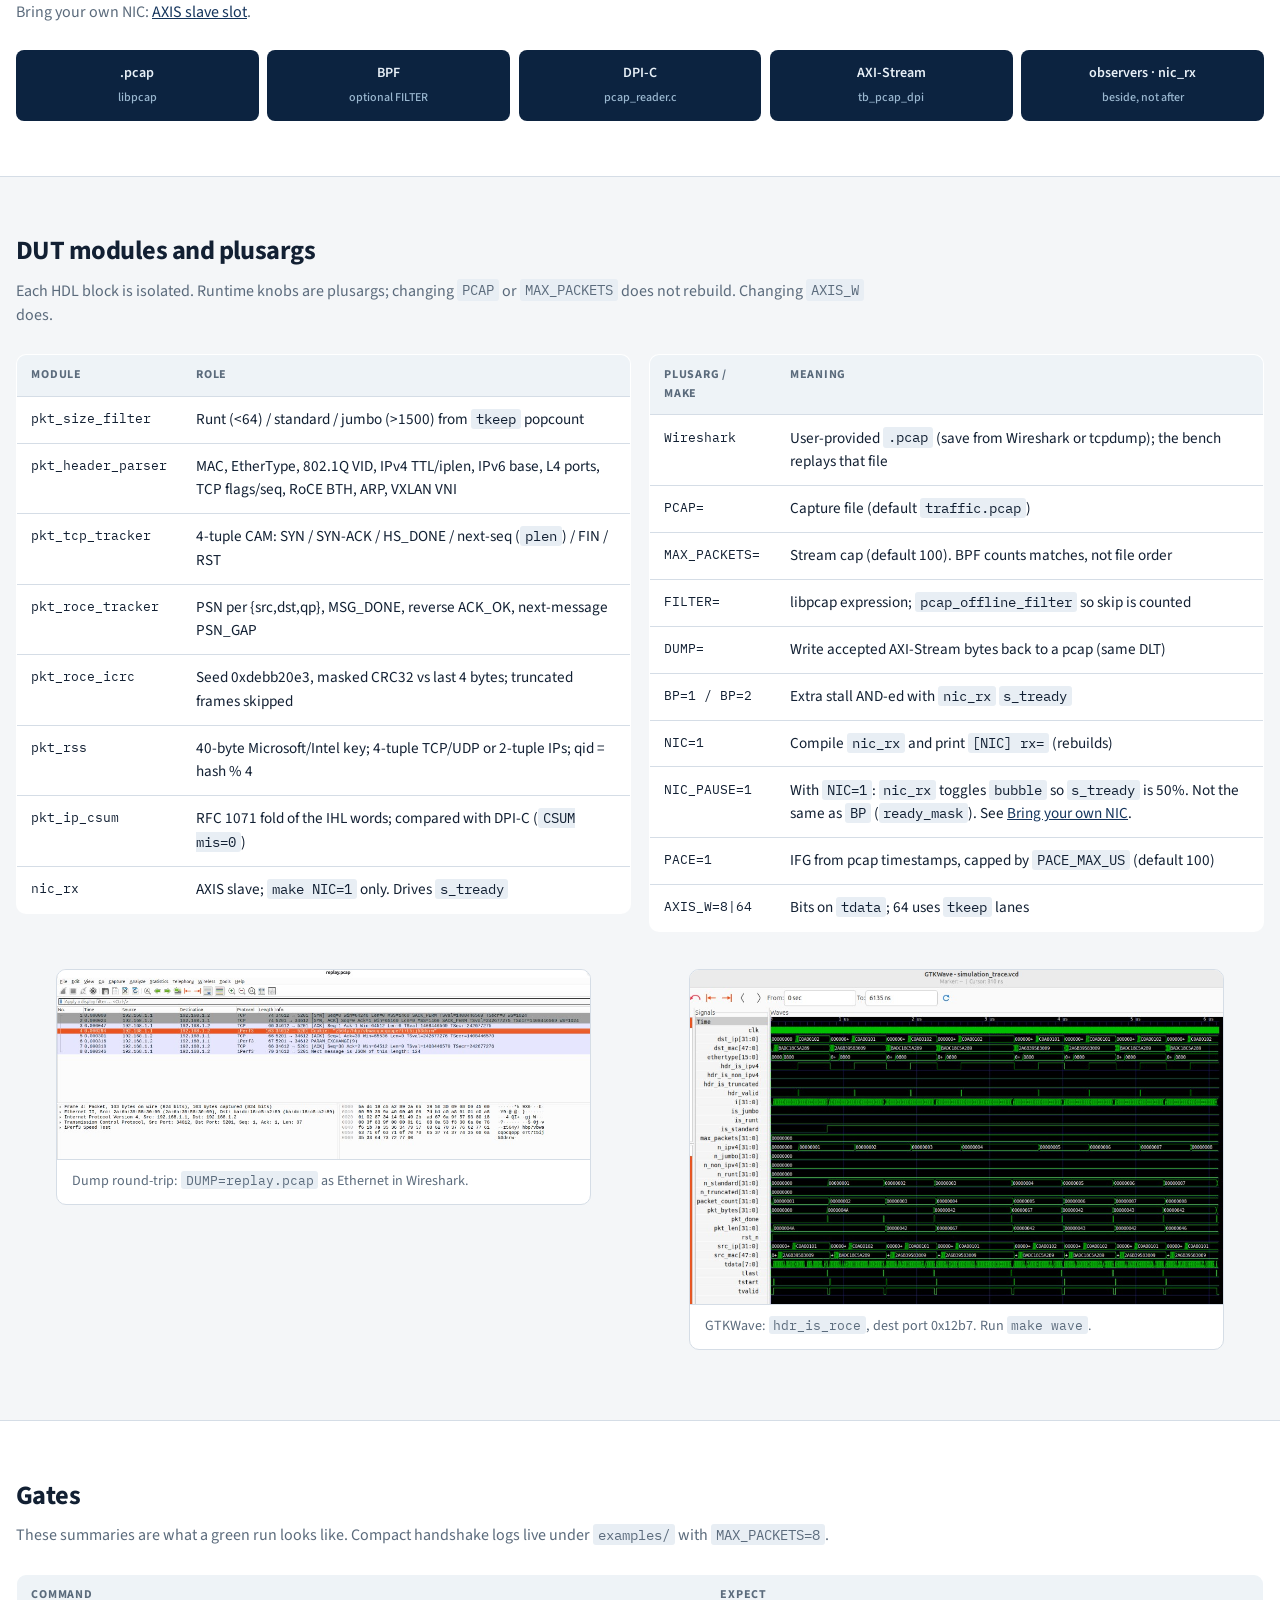
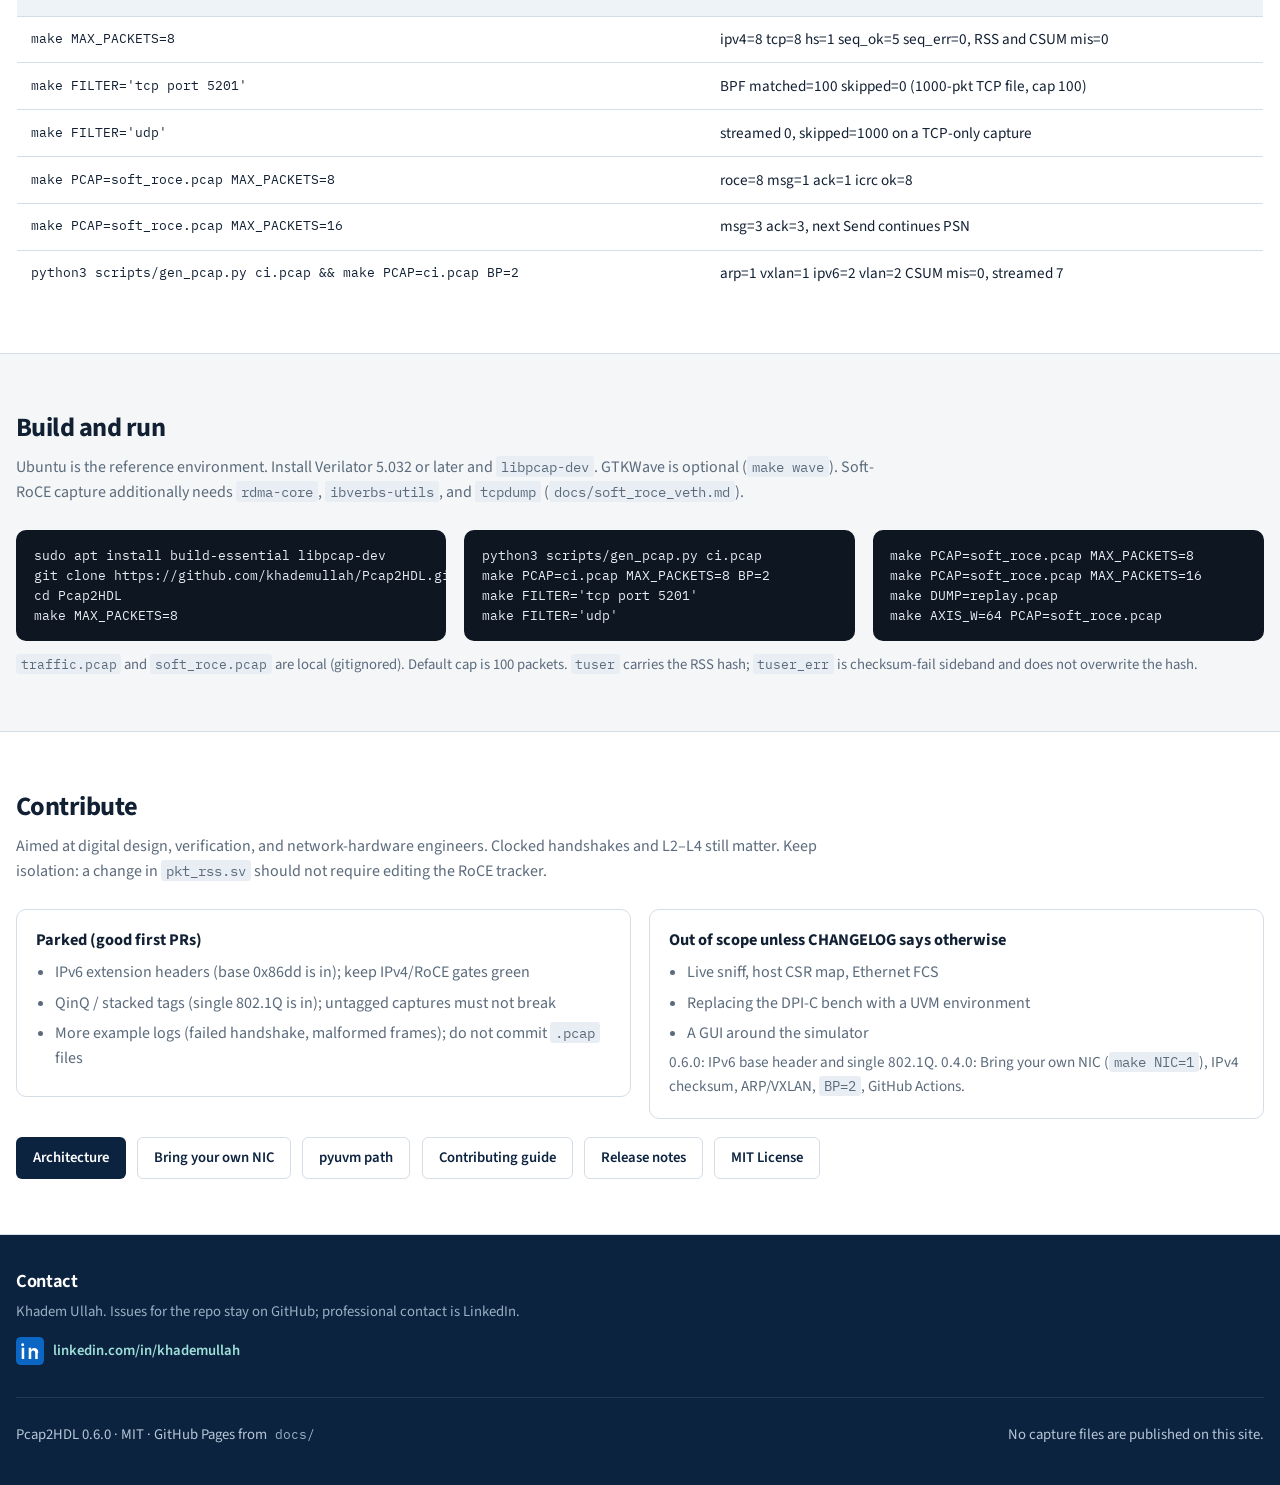
==== commit abb50f5c: "Integrate pyuvm stack to DPI-C make pyuvm opens a capture with the same dpi/pcap_reader.c libpcap pa" ====
--- a/docs/index.html
+++ b/docs/index.html
@@ -7,7 +7,7 @@
   <meta name="description" content="Pcap2HDL replays Ethernet PCAP files from Wireshark or tcpdump into cycle-accurate SystemVerilog (HDL) in Verilator via DPI-C and AXI-Stream. Offline pcap, not live sniff. IPv6, 802.1Q, optional NIC RX slave. Not GL Communications .HDL conversion.">
   <link rel="canonical" href="https://khademullah.github.io/Pcap2HDL/">
   <meta name="robots" content="index,follow">
-  <meta name="keywords" content="Pcap2HDL, pcap, PCAP, Wireshark, tcpdump, Verilator, SystemVerilog, Verilog, HDL, AXI-Stream, DPI-C, libpcap, NIC, FPGA, ASIC">
+  <meta name="keywords" content="Pcap2HDL, pcap, PCAP, Wireshark, tcpdump, Verilator, SystemVerilog, Verilog, HDL, AXI-Stream, DPI-C, libpcap, NIC, FPGA, ASIC, pyuvm, cocotb, UVM, nic_rx">
   <meta property="og:type" content="website">
   <meta property="og:site_name" content="Pcap2HDL">
   <meta property="og:title" content="Pcap2HDL — Wireshark PCAP to SystemVerilog HDL (Verilator)">
@@ -34,7 +34,13 @@
       "pcap replay FPGA",
       "pcap ASIC verification",
       "Ethernet pcap HDL simulation",
-      "packet capture to RTL"
+      "packet capture to RTL",
+      "pyuvm pcap",
+      "pcap pyuvm Verilator",
+      "pyuvm AXI-Stream nic_rx",
+      "pcap UVM scoreboard",
+      "pyuvm cocotb pcap",
+      "make pyuvm"
     ],
     "applicationCategory": "DeveloperApplication",
     "operatingSystem": "Linux",
@@ -46,7 +52,7 @@
       "name": "Khadem Ullah",
       "url": "https://github.com/khademullah"
     },
-    "description": "Open-source tool to replay Wireshark or tcpdump Ethernet PCAP files into Verilator SystemVerilog HDL through DPI-C onto AXI-Stream. Offline pcap replay for FPGA and ASIC packet pipelines. Not live sniff. Not GL Communications HDL file conversion."
+    "description": "Open-source tool to replay Wireshark or tcpdump Ethernet PCAP files into Verilator SystemVerilog HDL through DPI-C onto AXI-Stream. Optional make pyuvm path: same libpcap capture through a pyuvm AXIS agent into nic_rx with tlast and irq_rx scoreboard. Offline pcap replay for FPGA and ASIC packet pipelines. Not live sniff. Not GL Communications HDL file conversion."
   }
   </script>
   <link rel="preconnect" href="https://fonts.googleapis.com">
@@ -64,6 +70,7 @@
       <nav>
         <a href="architecture.html">Architecture</a>
         <a class="hide-sm" href="nic.html">Bring your own NIC</a>
+        <a class="hide-sm" href="pyuvm.html">pyuvm</a>
         <a class="hide-sm" href="#overview">Overview</a>
         <a class="hide-sm" href="#pipeline">Pipeline</a>
         <a class="hide-sm" href="#dut">DUT</a>
@@ -92,6 +99,7 @@
           <a class="btn btn-solid" href="https://github.com/khademullah/Pcap2HDL">View repository</a>
           <a class="btn btn-ghost" href="architecture.html">Architecture</a>
           <a class="btn btn-ghost" href="nic.html">Bring your own NIC</a>
+          <a class="btn btn-ghost" href="pyuvm.html">pyuvm</a>
           <a class="btn btn-ghost" href="#demo">Watch demo</a>
         </div>
         <p class="meta">0.6.0 · IPv6 and 802.1Q · MIT · Linux / Verilator 5.032+</p>
@@ -304,6 +312,7 @@
       <div class="cta gap">
         <a class="btn btn-navy" href="architecture.html">Architecture</a>
         <a class="btn btn-line" href="nic.html">Bring your own NIC</a>
+        <a class="btn btn-line" href="pyuvm.html">pyuvm path</a>
         <a class="btn btn-line" href="https://github.com/khademullah/Pcap2HDL/blob/main/CONTRIBUTING.md">Contributing guide</a>
         <a class="btn btn-line" href="https://github.com/khademullah/Pcap2HDL/blob/main/CHANGELOG.md">Release notes</a>
         <a class="btn btn-line" href="https://github.com/khademullah/Pcap2HDL/blob/main/LICENSE">MIT License</a>
--- a/docs/site.css
+++ b/docs/site.css
@@ -312,6 +312,58 @@
   padding: 0.5rem 0;
   overflow: visible;
   font-size: 1rem;
+  min-width: 100%;
+}
+.flow-chart .mermaid svg {
+  max-width: 100%;
+  height: auto;
+  overflow: visible;
+}
+/* Keep full label text inside navy nodes (no mid-word clip). */
+.flow-chart .mermaid .node,
+.flow-chart .mermaid .node .label,
+.flow-chart .mermaid .node .label-container,
+.flow-chart .mermaid .node foreignObject,
+.flow-chart .mermaid .node rect {
+  overflow: visible !important;
+}
+.flow-chart .mermaid .node .label,
+.flow-chart .mermaid .node .label-container,
+.flow-chart .mermaid .node foreignObject,
+.flow-chart .mermaid .node clipPath,
+.flow-chart .mermaid .node [clip-path] {
+  clip-path: none !important;
+}
+/* Light labels on navy nodes (SVG text when htmlLabels is false). */
+.flow-chart .mermaid .nodeLabel,
+.flow-chart .mermaid .node .label,
+.flow-chart .mermaid .node text,
+.flow-chart .mermaid .label text {
+  fill: #e8f0f7 !important;
+  color: #e8f0f7 !important;
+}
+.flow-chart .mermaid .nodeLabel *,
+.flow-chart .mermaid foreignObject,
+.flow-chart .mermaid foreignObject div,
+.flow-chart .mermaid foreignObject span {
+  color: #e8f0f7 !important;
+  overflow: visible !important;
+}
+.flow-chart .mermaid .edgeLabel,
+.flow-chart .mermaid .edgeLabel span,
+.flow-chart .mermaid .edgeLabel p,
+.flow-chart .mermaid .edgeLabel text {
+  fill: #0c2340 !important;
+  color: #0c2340 !important;
+  background-color: #ffffff !important;
+}
+.flow-chart .mermaid .flowchart-link,
+.flow-chart .mermaid path.path {
+  stroke: #2f8f86 !important;
+}
+.flow-chart .mermaid .marker {
+  fill: #2f8f86 !important;
+  stroke: #2f8f86 !important;
 }
 .note { color: var(--muted); font-size: 0.92rem; margin: 0.8rem 0 0; }
 
@@ -438,6 +490,11 @@
 }
 .page-hero .lede + .lede {
   margin-top: 1rem;
+}
+.page-hero code {
+  background: rgba(255, 255, 255, 0.14);
+  color: #ffffff;
+  padding: 0.1em 0.4em;
 }
 .crumb {
   margin: 0 0 0.85rem;
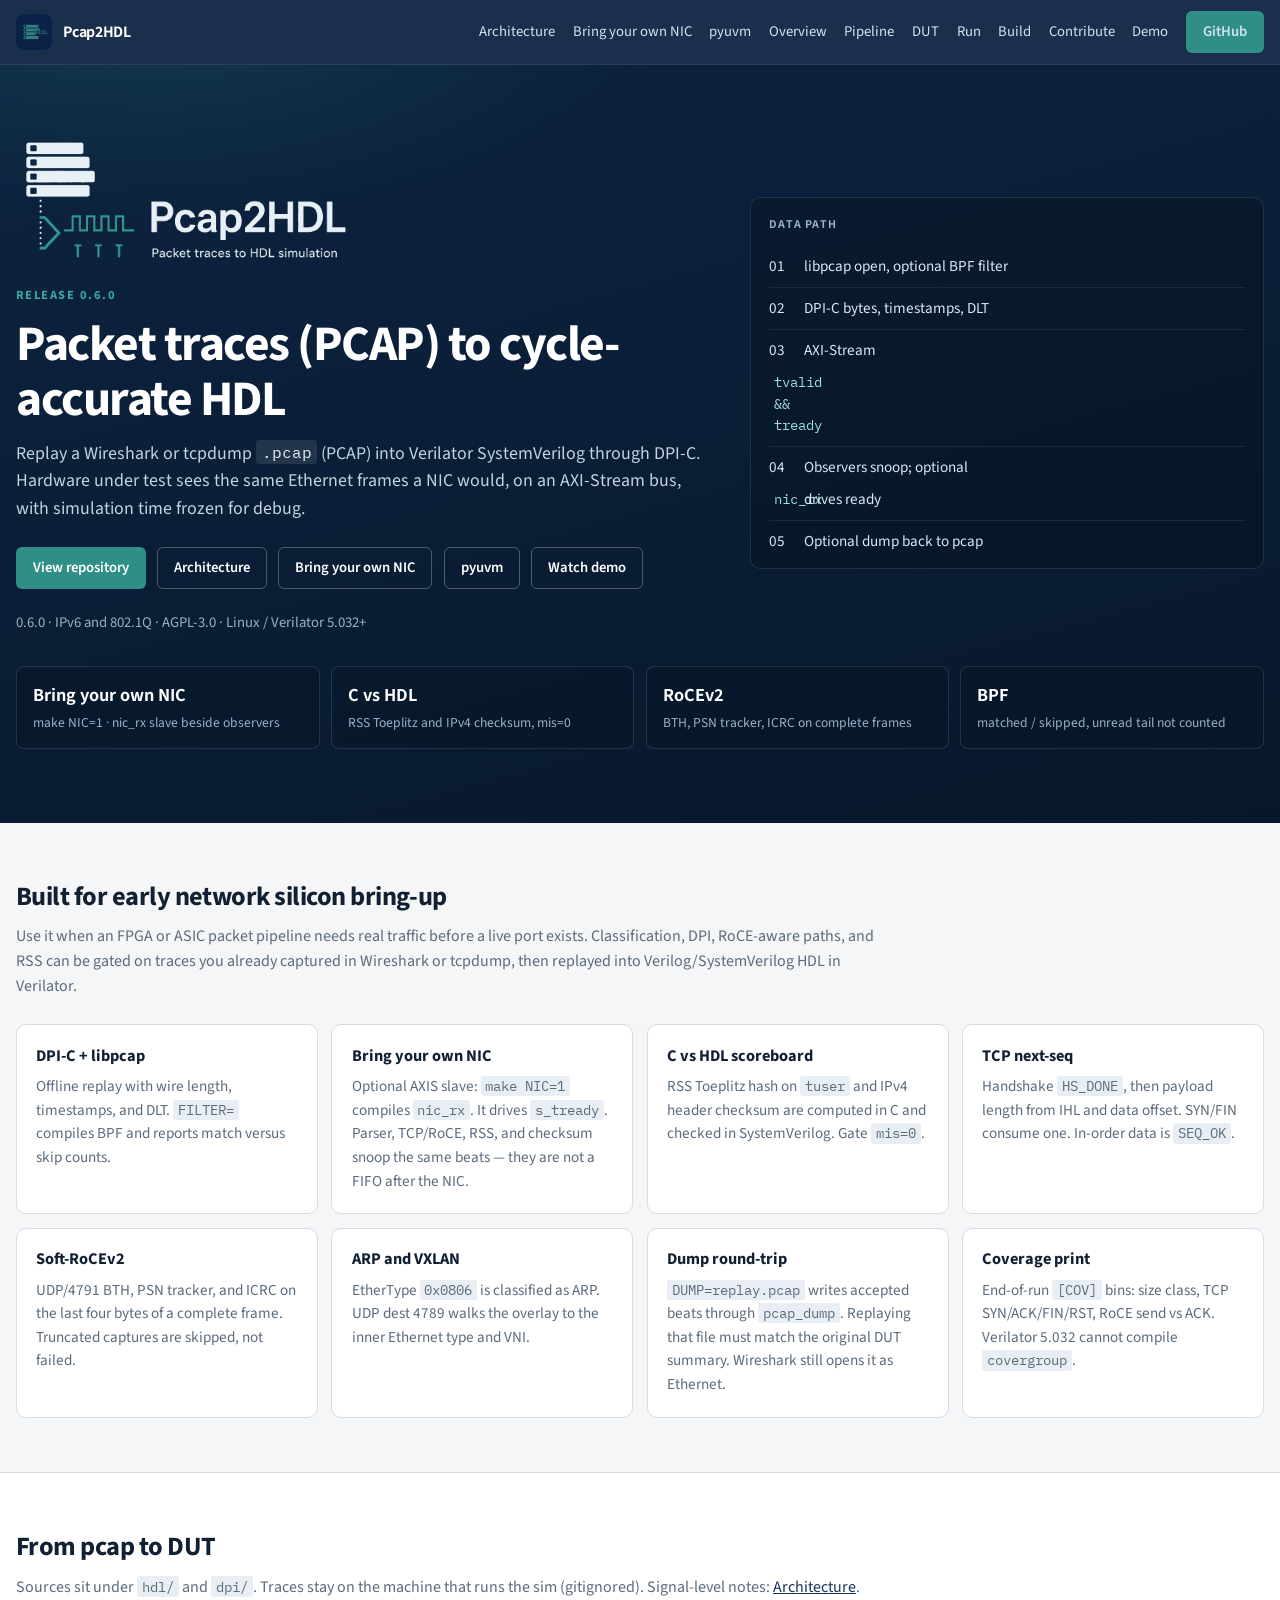
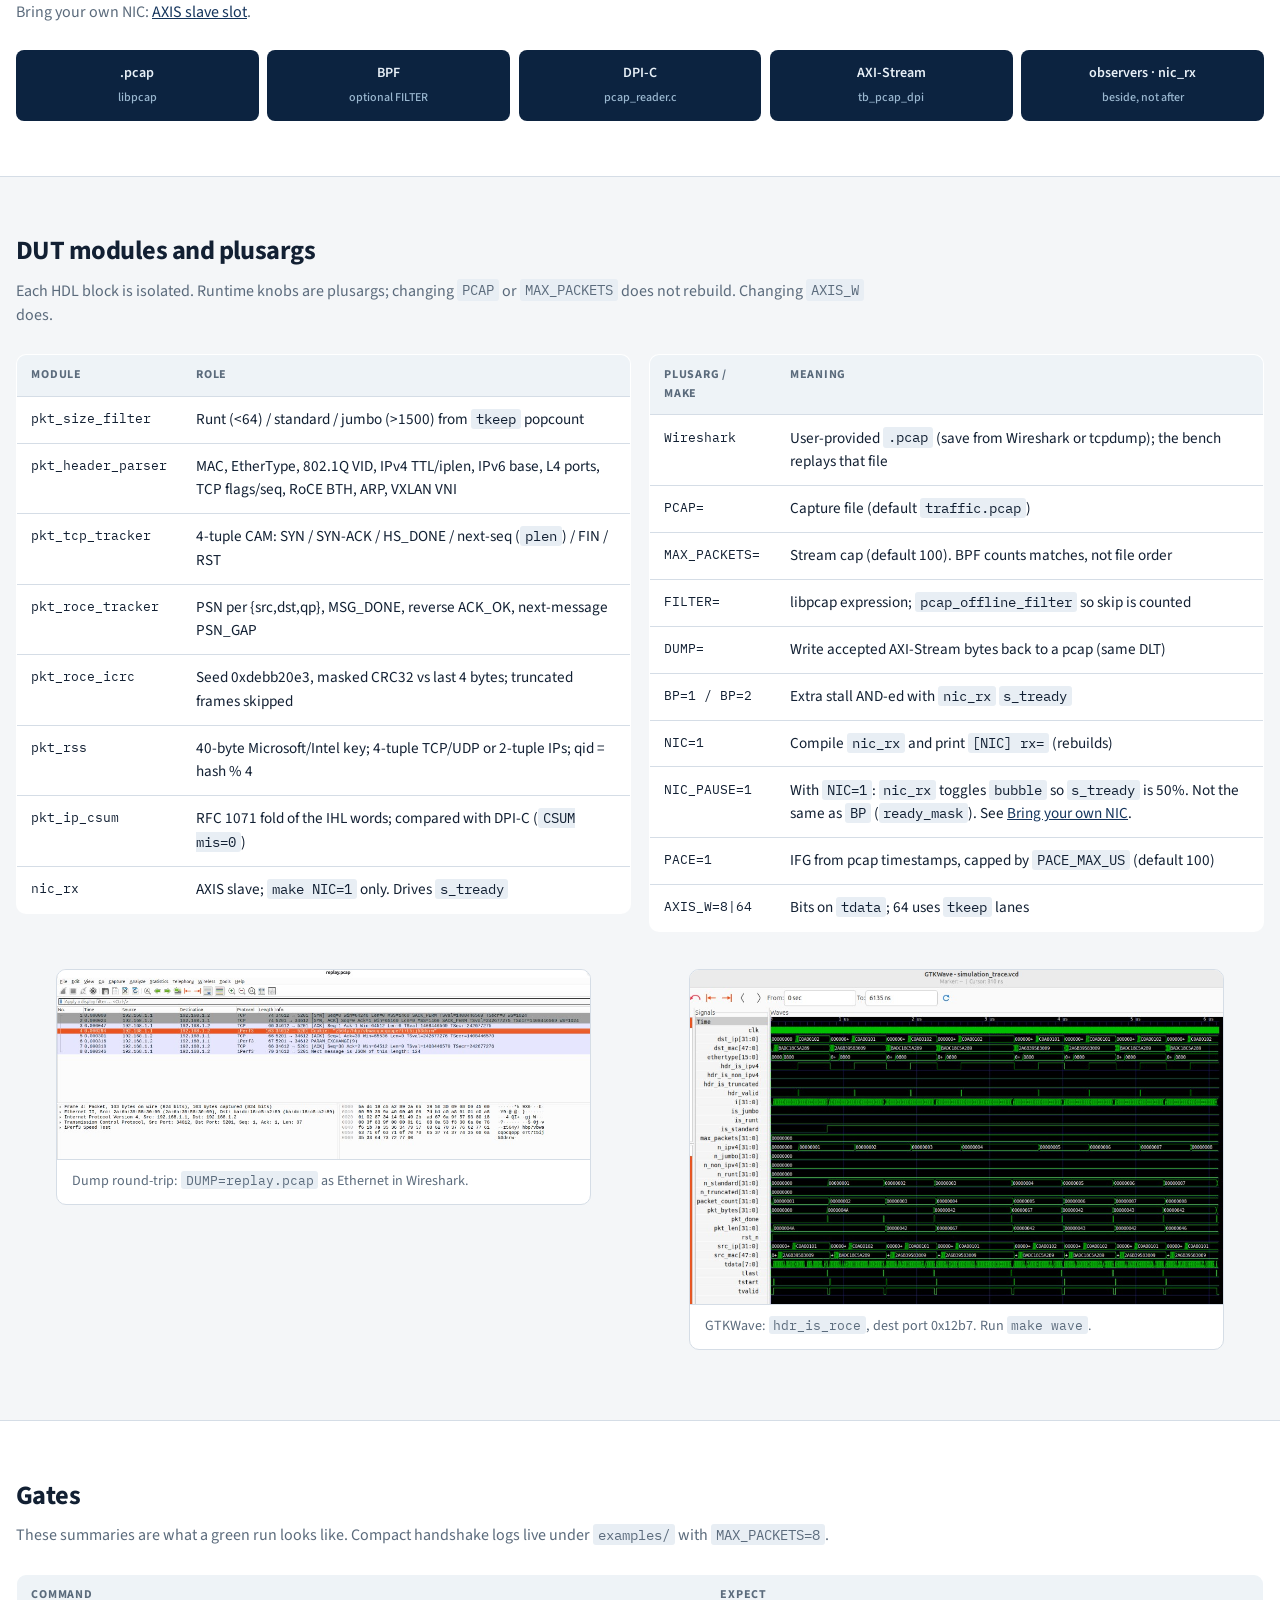
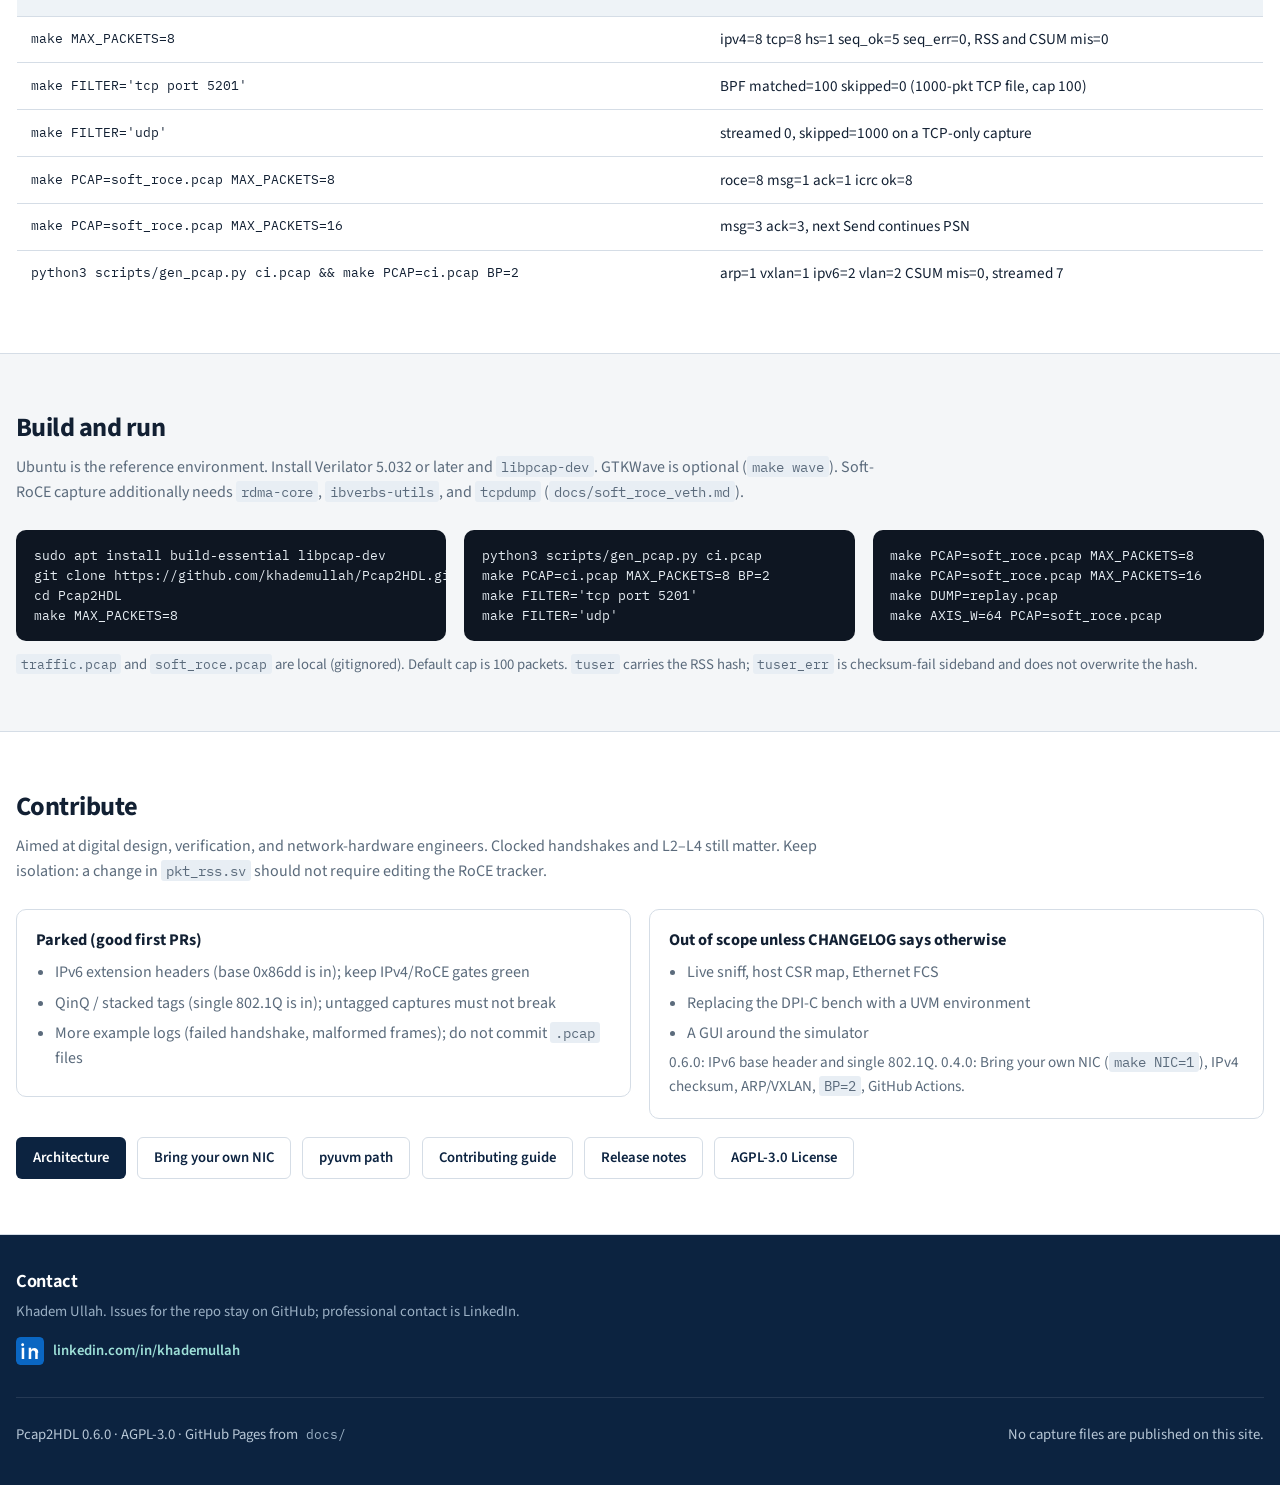
==== commit b8e9c293: "License AGPL-3.0-only" ====
--- a/docs/index.html
+++ b/docs/index.html
@@ -44,7 +44,7 @@
     ],
     "applicationCategory": "DeveloperApplication",
     "operatingSystem": "Linux",
-    "license": "https://opensource.org/licenses/MIT",
+    "license": "https://www.gnu.org/licenses/agpl-3.0.html",
     "url": "https://khademullah.github.io/Pcap2HDL/",
     "codeRepository": "https://github.com/khademullah/Pcap2HDL",
     "author": {
@@ -102,7 +102,7 @@
           <a class="btn btn-ghost" href="pyuvm.html">pyuvm</a>
           <a class="btn btn-ghost" href="#demo">Watch demo</a>
         </div>
-        <p class="meta">0.6.0 · IPv6 and 802.1Q · MIT · Linux / Verilator 5.032+</p>
+        <p class="meta">0.6.0 · IPv6 and 802.1Q · AGPL-3.0 · Linux / Verilator 5.032+</p>
       </div>
       <aside class="hero-panel">
         <h2>Data path</h2>
@@ -315,7 +315,7 @@
         <a class="btn btn-line" href="pyuvm.html">pyuvm path</a>
         <a class="btn btn-line" href="https://github.com/khademullah/Pcap2HDL/blob/main/CONTRIBUTING.md">Contributing guide</a>
         <a class="btn btn-line" href="https://github.com/khademullah/Pcap2HDL/blob/main/CHANGELOG.md">Release notes</a>
-        <a class="btn btn-line" href="https://github.com/khademullah/Pcap2HDL/blob/main/LICENSE">MIT License</a>
+        <a class="btn btn-line" href="https://github.com/khademullah/Pcap2HDL/blob/main/LICENSE">AGPL-3.0 License</a>
       </div>
     </div>
   </section>
@@ -351,7 +351,7 @@
         </a>
       </section>
       <div class="foot-inner">
-        <span>Pcap2HDL 0.6.0 · MIT · GitHub Pages from <code>docs/</code></span>
+        <span>Pcap2HDL 0.6.0 · AGPL-3.0 · GitHub Pages from <code>docs/</code></span>
         <span>No capture files are published on this site.</span>
       </div>
     </div>
